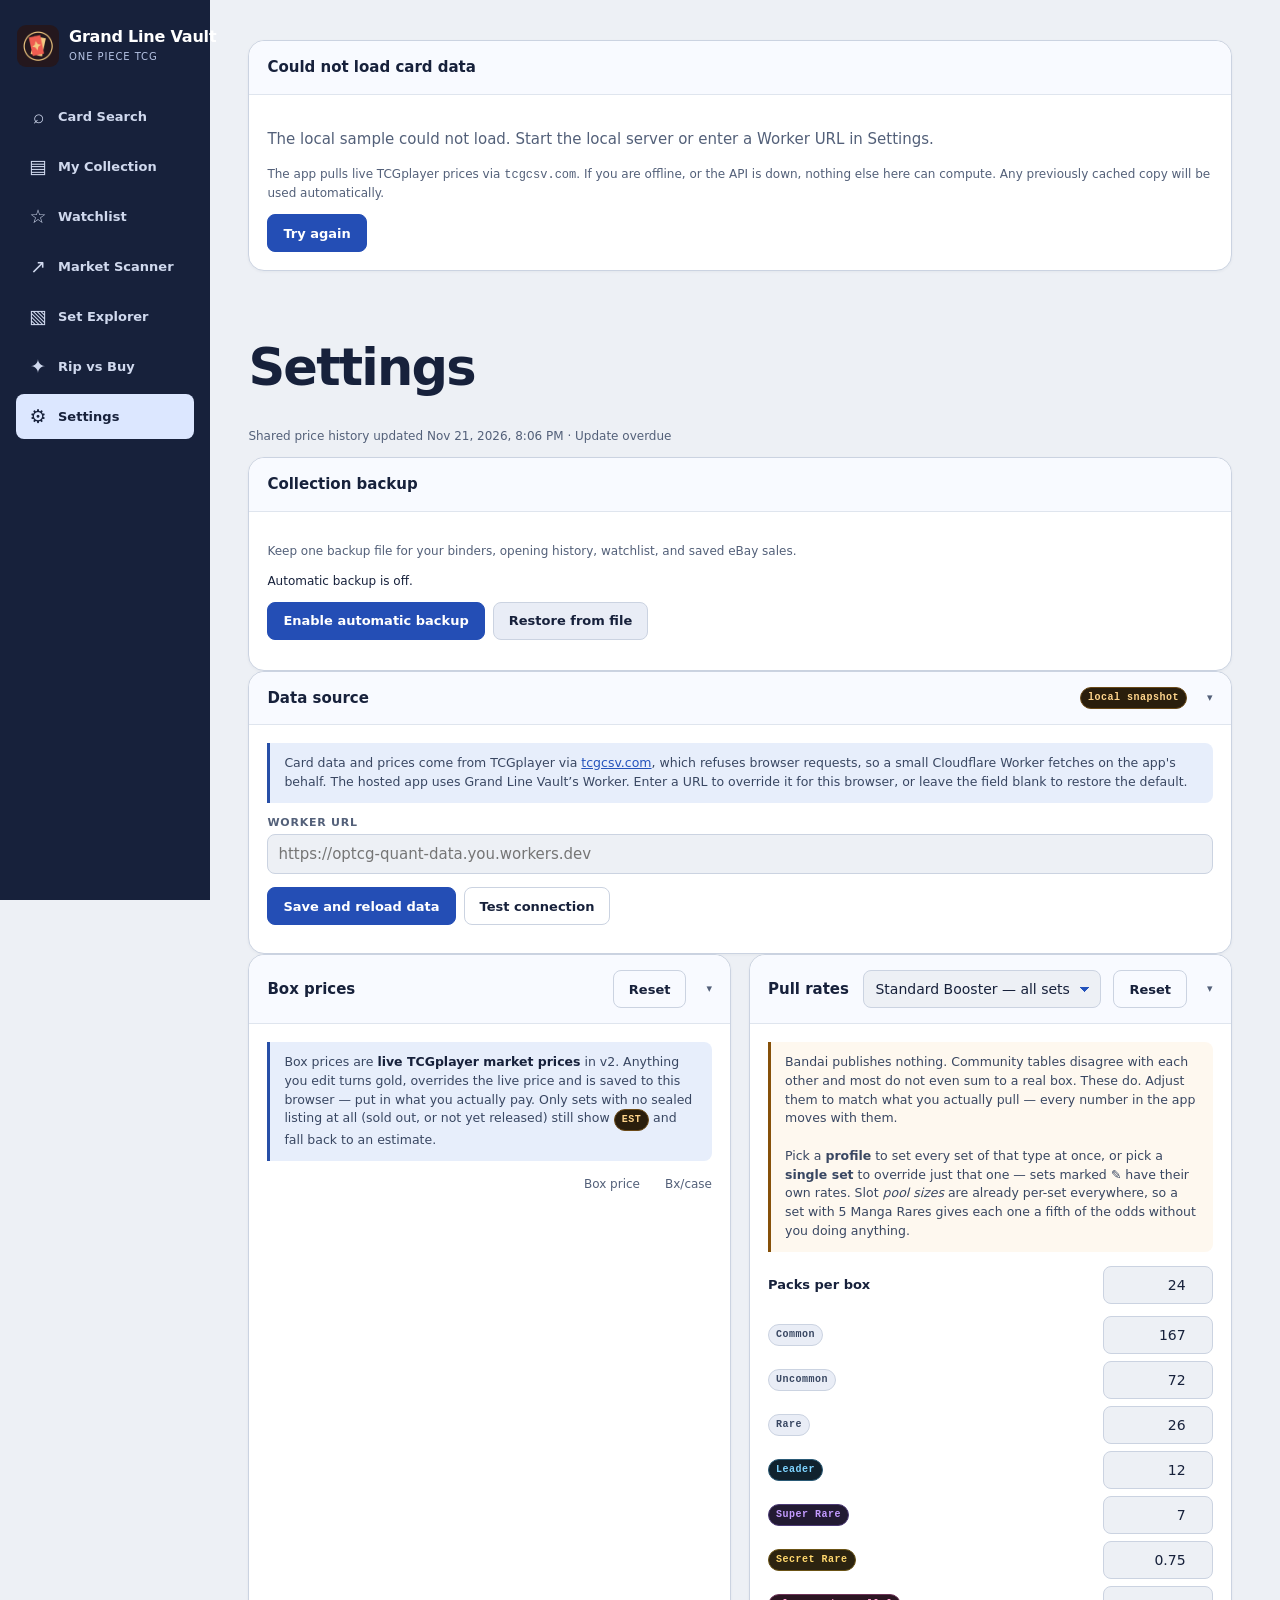
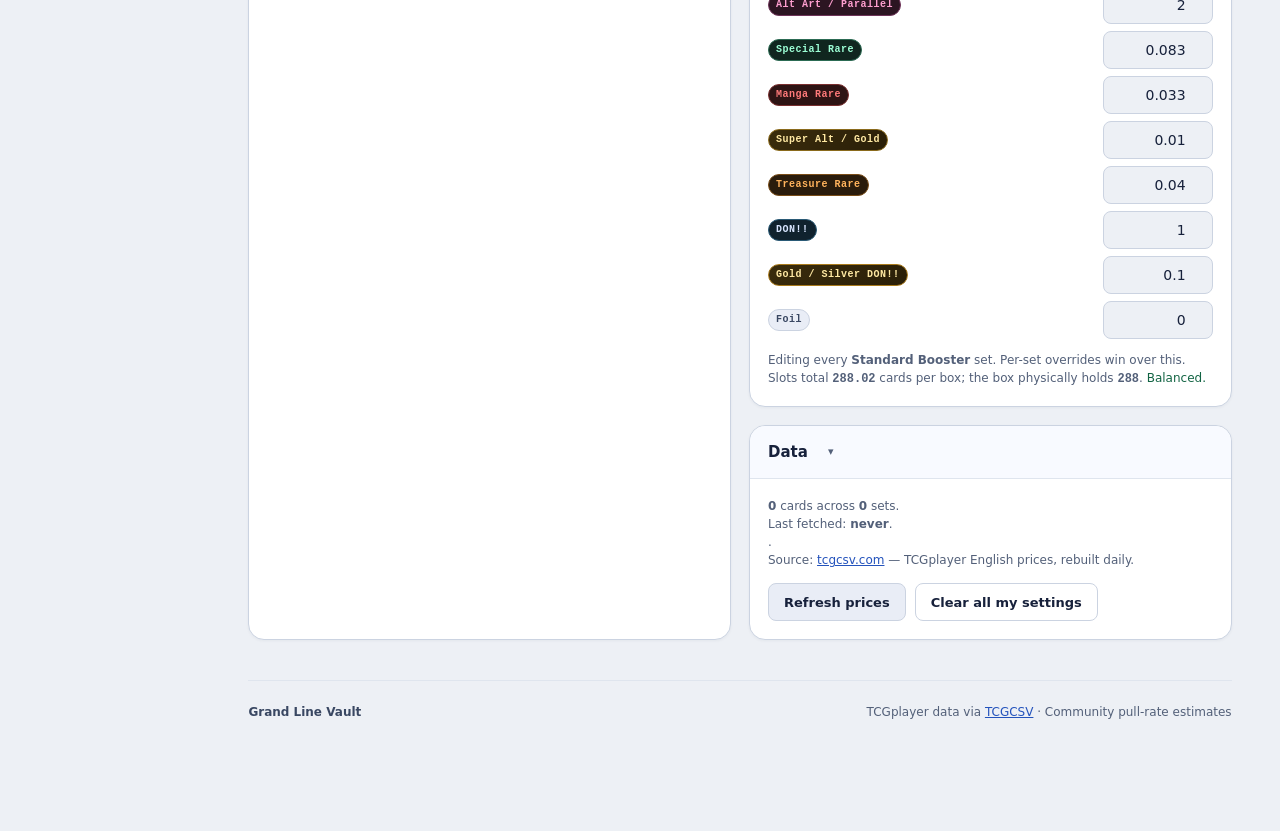
==== index.html @ 481fc703 "Fix automatic capture timing on slower phones and expose camera status" ====
<!DOCTYPE html>
<!--
  OPTCG QUANT — One Piece TCG rip-or-buy analytics

  The full version log lives in CHANGELOG.md, next to this file and NOT in the
  repo. It was 841 lines of comment in front of 448 lines of markup, and none
  of it was ever sent anywhere useful — a browser downloads it on every cold
  load and does nothing with it.

  Read CHANGELOG.md before changing anything non-obvious here. A fair number of
  the odd-looking decisions in this app are scars, and it explains them.
-->
















<html lang="en">
<head>
<meta charset="utf-8">
<meta name="viewport" content="width=device-width, initial-scale=1, viewport-fit=cover">
<title>Grand Line Vault — One Piece TCG</title>

<link rel="manifest" href="manifest.json?v=3.1.0">
<meta name="theme-color" content="#17213b">
<meta name="mobile-web-app-capable" content="yes">
<meta name="apple-mobile-web-app-capable" content="yes">
<meta name="apple-mobile-web-app-status-bar-style" content="black-translucent">
<meta name="apple-mobile-web-app-title" content="Grand Line Vault">
<link rel="apple-touch-icon" href="icons/vault-192.png">
<link rel="icon" type="image/png" sizes="192x192" href="icons/vault-192.png">

<link rel="stylesheet" href="styles.css?v=3.7.10">
</head>
<body>

<header class="top">
  <div class="top-in">
    <button type="button" class="brand" id="brand-home" aria-label="Grand Line Vault home">
      <img class="brand-mark" src="icons/vault-192.png" width="44" height="44" alt="">
      <span class="brand-txt">
        <strong>Grand Line Vault</strong>
        <span>One Piece TCG</span>
      </span>
    </button>
    <button class="nav-toggle" id="nav-toggle" type="button" aria-controls="tabs" aria-expanded="false">Menu <span aria-hidden="true">☰</span></button>

    <nav class="tabs" id="tabs" role="tablist" aria-label="Grand Line Vault">
      <button role="tab" id="tab-catalog" aria-controls="view-catalog" data-tab="catalog" aria-selected="true"><i aria-hidden="true">⌕</i>Card Search</button>
      <button role="tab" id="tab-collection" aria-controls="view-collection" data-tab="collection" aria-selected="false"><i aria-hidden="true">▤</i>My Collection</button>
      <button role="tab" id="tab-watchlist" aria-controls="view-watchlist" data-tab="watchlist" aria-selected="false"><i aria-hidden="true">☆</i>Watchlist<span id="watch-tab-count"></span></button>
      <button role="tab" id="tab-signals" aria-controls="view-signals" data-tab="signals" aria-selected="false"><i aria-hidden="true">↗</i>Market Scanner</button>
      <button role="tab" id="tab-sets" aria-controls="view-sets" data-tab="sets" aria-selected="false"><i aria-hidden="true">▧</i>Set Explorer</button>
      <button role="tab" id="tab-rip" aria-controls="view-rip" data-tab="rip" aria-selected="false"><i aria-hidden="true">✦</i>Rip vs Buy</button>
      <button role="tab" id="tab-settings" aria-controls="view-settings" data-tab="settings" aria-selected="false"><i aria-hidden="true">⚙</i>Settings</button>
    </nav>

    <div class="sync-chip" id="backup-chip" title="Collection backup"></div>
  </div>
</header>

<div class="wrap">

  <!-- boot / loading -->
  <div id="boot" class="loader">
    <div class="spin"></div>
    <div>
      <div id="boot-msg">Loading the One Piece card database…</div>
      <div class="small muted" style="margin-top:6px">TCGplayer prices via TCGCSV</div>
    </div>
  </div>

  <div id="boot-error" class="hidden" style="padding:40px 0">
    <div class="panel">
      <div class="panel-h"><h2>Could not load card data</h2></div>
      <div class="panel-b">
        <p id="boot-error-msg" class="muted"></p>
        <p class="small muted">The app pulls live TCGplayer prices via <code>tcgcsv.com</code>. If you are offline, or the
           API is down, nothing else here can compute. Any previously cached copy will be used automatically.</p>
        <button class="btn primary" id="retry">Try again</button>
      </div>
    </div>
  </div>

  <main id="app" class="hidden">
    <div id="render-error" class="hidden"></div>

    <section class="view catalog" id="view-catalog" role="tabpanel" data-view="catalog" aria-labelledby="tab-catalog">
      <div class="catalog-banner">
        <div class="catalog-intro">
          <h1 id="catalog-title">Explore the<br><em>card catalog.</em></h1>
          <div class="catalog-search-actions">
            <label class="catalog-search">
              <span class="visually-hidden">Search by name, number, or card text</span>
              <input id="catalog-query" type="search" placeholder="Name or number" autocomplete="off" spellcheck="false">
            </label>
            <button class="btn scan-launch" id="scan-open" type="button">Scan Card</button>
          </div>
        </div>
        <div class="featured-cards" id="featured-cards" aria-label="Featured cards"></div>
      </div>
      <div class="catalog-browser">
      <details class="catalog-filters" open>
        <summary>Filters <span id="catalog-filter-count"></span></summary>
        <div class="catalog-filter-grid">
          <label class="fld"><span>Set</span><select id="catalog-set"></select></label>
          <label class="fld"><span>Rarity / variant</span><select id="catalog-rarity"></select></label>
          <label class="fld"><span>Card type</span><select id="catalog-type"></select></label>
          <label class="fld"><span>Color</span><select id="catalog-color"></select></label>
          <button class="btn" id="catalog-clear" type="button" hidden>Clear filters</button>
        </div>
      </details>
      <div class="catalog-results">
      <div class="catalog-toolbar">
        <div><h2 id="catalog-results-title">Browse cards</h2><p id="catalog-count" role="status"></p></div>
        <select id="catalog-sort" aria-label="Sort cards">
          <option value="match">Best match</option>
          <option value="price-high">Highest price</option>
          <option value="price-low">Lowest price</option>
          <option value="name">Card name</option>
        </select>
      </div>
      <div class="small muted catalog-freshness" id="catalog-date"></div>
      <div class="catalog-grid" id="catalog-grid" aria-labelledby="catalog-results-title"></div>
      <button class="btn catalog-more" id="catalog-more" type="button" hidden>Show more cards</button>
      </div>
      </div>
    </section>

    <dialog class="catalog-dialog" id="scan-dialog" aria-labelledby="scan-title">
      <header class="scan-header">
        <h2 id="scan-title">Scan Card</h2>
        <button class="btn dialog-close" id="scan-close" type="button" aria-label="Close scanner" autofocus><span aria-hidden="true">×</span></button>
      </header>
      <div class="scan-content">
        <p class="scan-quality" id="scan-quality" role="status" aria-live="polite" hidden>Starting camera preview…</p>
        <div class="scan-viewfinder" id="scan-viewfinder" hidden>
          <video id="scan-video" autoplay playsinline muted aria-label="Camera preview"></video>
          <span class="scan-guide" id="scan-guide" aria-hidden="true" hidden></span>
        </div>
        <div id="scan-entry">
          <p class="small muted scan-privacy">Photos are scanned on your device and discarded.</p>
          <p id="scan-status" class="small" role="status" tabindex="-1"></p>
          <form id="scan-lookup" class="scan-lookup">
            <label class="fld"><span>Card number</span><input id="scan-number" type="text" placeholder="OP01-120" autocomplete="off" autocapitalize="characters" enterkeyhint="search" spellcheck="false" required></label>
            <button class="btn" type="submit">Find matches</button>
          </form>
          <label class="scan-star"><input type="checkbox" id="scan-star"> Show starred printings first</label>
          <div id="scan-results" class="catalog-grid" aria-label="Matching printings"></div>
        </div>
      </div>
      <div class="scan-footer">
        <div class="scan-actions" id="scan-options">
          <label class="btn scan-pick">Choose photo<input id="scan-file" type="file" accept="image/*" class="visually-hidden"></label>
          <button class="btn primary" id="scan-camera" type="button">Use camera</button>
        </div>
        <div class="scan-actions" id="scan-controls" hidden>
          <label class="scan-auto"><input id="scan-auto" type="checkbox" checked> Auto capture</label>
          <button class="btn ghost" id="scan-cancel-camera" type="button">Cancel camera</button>
          <button class="btn primary" id="scan-capture" type="button" disabled>Scan card</button>
        </div>
      </div>
    </dialog>
    <dialog class="catalog-dialog" id="catalog-dialog" aria-labelledby="catalog-card-title">
      <div class="catalog-dialog-top">
        <button class="btn dialog-close" id="catalog-close" type="button" aria-label="Close card details" autofocus><span aria-hidden="true">×</span></button>
      </div>
      <div class="card-workspace">
      <div id="catalog-preview"></div>
      <div class="card-workspace-content">
      <div id="catalog-card"></div>
      <section id="catalog-prices" aria-label="Current TCGplayer prices"></section>
      <form id="catalog-add">
        <label class="fld"><span>Binder</span><select id="catalog-binder" required></select></label>
        <label class="fld"><span>Quantity</span><input id="catalog-quantity" type="number" value="1" min="1" max="9999" step="1" required></label>
        <label class="fld" id="catalog-finish-field" hidden><span>Finish</span><select id="catalog-finish"></select></label>
        <button class="btn primary" type="submit">Add to Collection</button>
      </form>
      <p class="small muted" id="catalog-ownership" role="status"></p>
      <div class="segmented" id="card-sections" role="group" aria-label="Card details">
        <button type="button" data-card-section="market" aria-label="Prices and market analysis" aria-pressed="true">Prices</button>
        <button type="button" data-card-section="gameplay" aria-pressed="false">Gameplay</button>
        <button type="button" data-card-section="watch" aria-label="Price targets" aria-pressed="false">Targets</button>
        <button type="button" data-card-section="comps" aria-label="eBay sold comparisons" aria-pressed="false">eBay</button>
      </div>
      <div data-card-pane="market">
      <section class="price-history" id="catalog-market" aria-label="Card market analysis"></section>
      <section class="price-history" id="catalog-history" aria-label="Card price history"></section>
      <p id="catalog-comp-evidence" class="small muted"></p>
      </div>
      <section id="catalog-gameplay" data-card-pane="gameplay" aria-label="Gameplay" hidden></section>
      <div data-card-pane="watch" hidden>
      <details class="price-history watch-editor" id="watch-editor" hidden>
        <summary id="watch-editor-title">Set price targets</summary>
        <p class="small muted" id="watch-printing"></p>
        <form id="watch-form">
          <div class="watch-fields">
            <label class="fld"><span>Buy max ($)</span><input name="buy" type="number" min="0.01" max="1000000" step="0.01"></label>
            <label class="fld"><span>Sell net min ($)</span><input name="sell" type="number" min="0.01" max="1000000" step="0.01"></label>
            <label class="fld"><span>Shipping ($)</span><input name="shipping" type="number" min="0" max="1000000" step="0.01"></label>
          </div>
          <p class="small muted">Buy targets use the lowest listing before shipping and tax. Sell targets estimate proceeds at Market Price after TCGplayer fees and your shipping cost.</p>
          <button class="btn small" type="submit">Save targets</button>
          <button class="btn ghost small" type="button" id="watch-remove" hidden>Remove from Watchlist</button>
        </form>
        <p class="small" role="status" id="watch-editor-status"></p>
      </details>
      </div>
      <div data-card-pane="comps" hidden>
      <section class="price-history" id="catalog-comps" aria-labelledby="comps-title" hidden>
        <div class="history-toolbar">
          <h3 id="comps-title">eBay sold comps</h3>
          <a class="btn small" id="comps-search" target="_blank" rel="noopener noreferrer">Search sold listings ↗</a>
        </div>
        <p id="comps-printing" class="small muted"></p>
        <label class="fld comps-group"><span>Compare sales for</span><select id="comps-group"></select></label>
        <dl class="market-evidence" id="comps-summary"></dl>
        <details id="comps-entry" class="market-rules">
          <summary>Log a sale</summary>
          <p class="small muted">Confirm the artwork, printing, and condition for one English card. Use the actual sale price in USD plus shipping, before tax. For accepted offers, check the price in <a href="https://www.ebay.com/help/selling/selling-tools/terapeak-research-and-SEO?id=4853" target="_blank" rel="noopener noreferrer">eBay Product Research</a>.</p>
          <form id="comps-add">
            <div class="comps-fields">
              <label class="fld"><span>Sold date</span><input name="sold" type="date" required></label>
              <label class="fld"><span>Sale price ($)</span><input name="price" type="number" min="0.01" max="1000000" step="0.01" required></label>
              <label class="fld"><span>Shipping ($)</span><input name="shipping" type="number" min="0" max="1000000" step="0.01" required></label>
              <label class="fld"><span>Condition</span><select name="condition" required></select></label>
              <label class="fld" hidden><span>Grader</span><select name="grader" disabled></select></label>
              <label class="fld" hidden><span>Grade</span><input name="grade" type="number" min="1" max="10" step="0.5" disabled></label>
              <label class="fld comps-url"><span>eBay listing URL (optional)</span><input name="listing" type="url" placeholder="https://www.ebay.com/itm/…"></label>
            </div>
            <button class="btn small" type="submit">Save sale</button>
          </form>
        </details>
        <p id="comps-status" class="small" role="status"></p>
        <ul id="comps-sales" class="comps-sales"></ul>
      </section>
      </div>
      </div>
      </div>
    </dialog>
    <dialog class="artwork-dialog" id="artwork-dialog" aria-labelledby="artwork-title" aria-describedby="artwork-number artwork-help">
      <header class="artwork-header">
        <div><h2 id="artwork-title"></h2><p id="artwork-number"></p></div>
        <button class="btn dialog-close" id="artwork-close" type="button" aria-label="Close enlarged artwork" autofocus><span aria-hidden="true">×</span></button>
      </header>
      <div class="artwork-viewport" id="artwork-viewport" tabindex="0" aria-label="Card artwork. Scroll to inspect when zoomed.">
        <div class="artwork-surface"><img id="artwork-image" alt="" hidden></div>
        <p class="artwork-status" id="artwork-status" role="status">Loading artwork…</p>
      </div>
      <footer class="artwork-footer">
        <div class="artwork-zoom" role="group" aria-label="Artwork zoom">
          <button class="btn" id="artwork-zoom-out" type="button" aria-label="Zoom out" disabled>−</button>
          <button class="btn" id="artwork-fit" type="button" disabled>Fit</button>
          <output id="artwork-zoom-level" aria-live="polite">Fit</output>
          <button class="btn" id="artwork-zoom-in" type="button" aria-label="Zoom in" disabled>+</button>
        </div>
        <p id="artwork-help">Zoom to inspect; swipe or scroll to move around.</p>
      </footer>
    </dialog>
    <dialog class="catalog-dialog" id="set-analysis-dialog" aria-labelledby="set-analysis-title">
      <div class="catalog-dialog-top">
        <h2 id="set-analysis-title"></h2>
        <button class="btn dialog-close" id="set-analysis-close" type="button" aria-label="Close set analysis" autofocus><span aria-hidden="true">×</span></button>
      </div>
      <label class="fld" id="set-box-picker"><span>Booster box printing</span><select id="set-box-product"></select></label>
      <div id="set-analysis-body"></div>
      <section class="price-history" id="set-analysis-chart" aria-label="Booster box price history"></section>
    </dialog>
    <dialog class="catalog-dialog" id="sealed-history-dialog" aria-labelledby="sealed-history-title">
      <div class="catalog-dialog-top">
        <h2 id="sealed-history-title"></h2>
        <button class="btn dialog-close" id="sealed-history-close" type="button" aria-label="Close price history" autofocus><span aria-hidden="true">×</span></button>
      </div>
      <section class="price-history" id="sealed-history-chart" aria-label="Sealed price history"></section>
    </dialog>

    <!-- ================================================== RIP vs BUY ==== -->
    <section class="view hidden" id="view-rip" role="tabpanel" data-view="rip" aria-labelledby="tab-rip">
      <div class="catalog-head"><h1>Rip vs Buy</h1></div>
      <div class="grid g-side">

        <div class="panel">
          <div class="panel-h hide-mobile"><h2>Pick your chase</h2></div>
          <div class="panel-b">
            <label class="fld">
              <span>Set</span>
              <select id="rip-set"></select>
            </label>
            <label class="fld">
              <span>Search card</span>
              <input type="search" id="rip-search" placeholder="Shanks, Zoro, OP01-120…" autocomplete="off">
            </label>
            <div class="grid g-2 filter-2up" style="gap:10px">
              <label class="fld" style="margin-bottom:13px">
                <span>Rarity</span>
                <select id="rip-rarity"></select>
              </label>
              <label class="fld" style="margin-bottom:13px">
                <span>Colour</span>
                <select id="rip-color"></select>
              </label>
            </div>
            <div id="rip-thin"></div>
            <div class="fld">
              <span>Chase card <b id="rip-count" class="mono" style="color:var(--ink-3);font-weight:600"></b></span>
              <div id="rip-grid" class="cardgrid"></div>
              <div id="rip-more" style="margin-top:8px"></div>
            </div>

          </div>
        </div>

        <!-- One grid cell, two stacked panels. `.grid.g-side` defines exactly
             two columns, so a third direct child wraps onto a second row and
             lands in the 360px sidebar column — which is what crushed the card
             view to 52px when the sealed panel was added as a sibling. -->
        <div>
          <!-- Card first: it is what you came here for. Sealed/box economics
               sit underneath as supporting context, not above the answer. -->
          <div id="rip-out"><div class="panel"><div class="panel-b muted">Pick a card to run the numbers.</div></div></div>
          <div id="sealed-out"></div>
        </div>
      </div>
    </section>

    <!-- ================================================== COLLECTION ==== -->
    <section class="view collection-view hidden" id="view-collection" role="tabpanel" data-view="collection" aria-labelledby="tab-collection">
      <div class="catalog-head collection-heading">
        <h1 id="collection-title">My Collection</h1>
        <button class="btn primary" type="button" id="col-search-catalog">Find cards</button>
      </div>
      <div id="mig-report"></div>
      <div id="stranded-report"></div>
      <div class="collection-overview">
      <div id="col-stats" class="collection-stats"></div>
      <section class="panel collection-history" aria-label="Collection history">
        <div class="panel-b">
          <div id="col-history"></div>
          <p class="small muted" id="col-history-coverage" role="status"></p>
        </div>
      </section>
      </div>

      <div class="collection-workspace">
        <div>
          <div class="panel" style="margin-bottom:18px">
            <div class="panel-h">
              <h2>Binders</h2>
              <button class="btn ghost small" id="col-new" style="margin-left:auto">+ New</button>
            </div>
            <div class="panel-b" id="col-list"></div>
          </div>
        </div>

        <div>
          <div class="panel" id="binder-holdings" style="margin-bottom:18px">
            <div class="panel-h"><h2 id="col-title" tabindex="-1">Cards</h2>
              <span class="small muted" style="margin-left:auto" id="col-sub"></span></div>
            <p class="small muted" id="col-price-source"></p>
            <div class="collection-tools">
              <input id="col-query" type="search" aria-label="Search this binder" placeholder="Search this binder" autocomplete="off">
              <select id="col-sort" aria-label="Sort binder holdings">
                <option value="value">Total value</option>
                <option value="name">Card name</option>
                <option value="qty">Quantity</option>
              </select>
              <button class="btn small" id="col-sell" type="button" aria-pressed="false">Review for sale</button>
              <span class="small muted" id="col-signal-status" role="status"></span>
            </div>
            <div class="segmented collection-mode" id="collection-mode" role="group" aria-label="Binder view">
              <button type="button" data-binder-mode="gallery" aria-pressed="true">Gallery</button>
              <button type="button" data-binder-mode="table" aria-pressed="false">Edit holdings</button>
            </div>
            <div class="binder-gallery" id="binder-gallery"></div>
            <div class="tbl-scroll" id="binder-table" hidden>
              <table class="tbl" id="col-tbl">
                <thead><tr>
                  <th>Card</th><th>Set</th><th>State</th>
                  <th class="num">Qty</th><th class="num">Each</th><th class="num">Paid ea.</th>
                  <th class="num">Value</th><th></th>
                </tr></thead>
                <tbody></tbody>
              </table>
            </div>
          </div>

          <details class="panel collection-add">
            <summary>Quick add <span class="small muted" id="add-target"></span></summary>
            <div class="panel-b">
              <div class="grid g-2">
                <label class="fld"><span>Set</span><select id="add-set"></select></label>
                <label class="fld"><span>Minimum value</span>
                  <select id="add-min">
                    <option value="0">Everything</option>
                    <option value="1" selected>$1+</option>
                    <option value="3">$3+</option>
                    <option value="10">$10+</option>
                  </select></label>
              </div>
              <label class="fld"><span>Search</span>
                <input type="search" id="add-search" placeholder="Shanks, OP01-120…" autocomplete="off"></label>
              <p class="small muted">Tap a card to add it. Tap it again to remove one copy.</p>
              <div id="add-grid" class="cardgrid"></div>
            </div>
          </details>
        </div>
      </div>

      <!-- Occasional, and tall. Collapsed on a phone by default. -->
      <div class="panel" data-collapse="score" data-collapse-mobile style="margin-top:18px">
        <div class="panel-h"><h2>Has ripping paid?</h2>
          <span class="small muted" style="margin-left:auto" id="score-sub"></span></div>
        <div class="panel-b">
          <div class="grid g-4" style="gap:10px;align-items:end;margin-bottom:12px">
            <label class="fld" style="margin:0"><span>Set opened</span><select id="op-set"></select></label>
            <label class="fld" style="margin:0"><span>Boxes</span>
              <input type="number" id="op-boxes" min="1" step="1" value="1"></label>
            <!-- The hint rides on the LABEL line, not under the input. Below it,
                 it made this cell taller than its siblings, and the row is
                 align-items:end — so this input sat higher than the others. -->
            <label class="fld" style="margin:0"><span>Total paid
                <span class="muted" id="op-cost-hint" style="text-transform:none;letter-spacing:0"></span></span>
              <input type="number" id="op-cost" min="0" step="1" placeholder="150"></label>
            <button class="btn primary" id="op-add">Log opening</button>
          </div>
          <div id="score-body"></div>
        </div>
      </div>

    </section>

    <!-- ================================================ SET EXPLORER ==== -->
    <section class="view hidden" id="view-sets" role="tabpanel" data-view="sets" aria-labelledby="tab-sets">
      <div class="catalog-head"><h1>Set Explorer</h1></div>
      <div class="panel" style="margin-bottom:18px">
        <div class="panel-h">
          <h2>Booster sets</h2>
          <span class="small muted" style="margin-left:auto" id="sets-sub"></span>
        </div>
        <div class="panel-b small">
          Select a sealed call for box analysis or a set name for Rip vs Buy.
          The sealed call starts with the lowest-listed box in the catalog. Box price and return use your opening-model settings.
          <span id="sets-analysis-status" role="status"></span>
          <button class="btn small" id="sets-analysis-retry" type="button" hidden>Retry analysis</button>
          <label class="fld sets-sort-mobile"><span>Sort sets</span><select id="sets-sort"></select></label>
        </div>
        <div class="tbl-scroll">
          <table class="tbl" id="sets-tbl">
            <thead>
              <tr>
                <th class="sortable" data-sort="name">Set</th>
                <th>Sealed call</th>
                <th class="sortable num" data-sort="box">Box price</th>
                <th class="sortable num" data-sort="case_" title="TCGplayer market price for a sealed case. Blank when no case is listed.">Case</th>
                <th class="sortable num" data-sort="evBox">EV / box</th>
                <th class="sortable num" data-sort="evPack">EV / pack</th>
                <th class="sortable num" data-sort="roi">Return</th>
                <th class="sortable num" data-sort="conc">Top-5 share</th>
                <th class="sortable num" data-sort="best">Biggest hit</th>
                <th class="sortable num" data-sort="over5">Singles &ge;$5</th>
                <th class="num">Cards</th>
              </tr>
            </thead>
            <tbody></tbody>
          </table>
        </div>
      </div>
      <div class="note warn small" style="margin-bottom:14px">
        Rows marked <span class="tag est">?</span> are Extra and Premium Boosters, whose per-pack rarity
        structure Bandai has never published. Their box and pack counts are confirmed; the rarity split is
        inferred from each set's own card pool, so read those returns as rough.
      </div>
      <div class="note warn small">
        <strong>Return</strong> is expected sealed value against box price, before you sell anything.
        It is an average across infinite boxes — not what your box will do. A set can show +30%
        and still brick nine boxes out of ten if <strong>Top-5 share</strong> is high.
      </div>
    </section>

    <section class="view hidden market-scanner" id="view-signals" role="tabpanel" data-view="signals" aria-labelledby="tab-signals">
      <h1 id="sig-title">Market Scanner</h1>
      <div class="scanner-filters">
        <label class="fld"><span>Scope</span><select id="sig-scope">
          <option value="all">All Cards</option><option value="owned">My Collection</option>
        </select></label>
        <label class="fld"><span>Call</span><select id="sig-call">
          <option value="">All signals</option><option value="Buy Now">Buy candidate</option><option value="Sell Now">Review for sale</option>
          <option value="Hold">Hold</option><option value="Insufficient data">No clear signal</option>
        </select></label>
        <label class="fld"><span>Search</span><input type="search" id="sig-search" placeholder="Name or card number"></label>
        <label class="fld"><span>Set</span><select id="sig-set"><option value="">All sets</option></select></label>
        <label class="fld"><span>Rarity / variant</span><select id="sig-rarity"><option value="">All rarities</option></select></label>
        <label class="fld"><span>Minimum market price ($)</span><input id="sig-min" type="number" min="0" step="0.01" placeholder="0"></label>
        <label class="fld"><span>Maximum market price ($)</span><input id="sig-max" type="number" min="0" step="0.01" placeholder="Any"></label>
      </div>
      <div class="scanner-toolbar">
        <p id="sig-status" class="small muted" role="status"></p>
        <button id="sig-retry" class="btn" type="button" hidden>Scan again</button>
      </div>
      <div id="sig-counts" class="scanner-counts"></div>
      <div id="sig-results" class="scanner-results"></div>
      <button id="sig-more" class="btn" type="button" hidden>Show more cards</button>
      <details class="market-rules scanner-tracking">
        <summary>Forward signal performance</summary>
        <p class="small muted">The daily job records the flags before outcomes are known. It compares them with unflagged cards of similar price and the same card type on the same date.</p>
        <p class="small muted">Modeled returns assume a purchase at the lowest listing and a sale at Market Price, with standard TCGplayer seller fees and $5 seller shipping. Acquisition shipping and buyer tax are excluded. Repeated printings and overlapping dates can affect the results.</p>
        <div id="sig-tracking" class="small muted"></div>
      </details>
    </section>

    <!-- ==================================================== SETTINGS ==== -->
    <section class="view hidden market-scanner" id="view-watchlist" role="tabpanel" data-view="watchlist" aria-labelledby="tab-watchlist">
      <div class="catalog-head">
        <h1 id="watch-title">Watchlist</h1>
        <button class="btn primary" type="button" id="watch-search">Find cards</button>
      </div>
      <p id="watch-status" class="small muted" role="status"></p>
      <div id="watch-results" class="scanner-results"></div>
    </section>

    <section class="view hidden" id="view-settings" role="tabpanel" data-view="settings" aria-labelledby="tab-settings">
      <div class="catalog-head"><h1>Settings</h1></div>
      <p id="shared-history-update" class="small muted" role="status"></p>
      <section class="panel" aria-labelledby="backup-title">
        <div class="panel-h"><h2 id="backup-title">Collection backup</h2></div>
        <div class="panel-b">
          <p class="small muted">Keep one backup file for your binders, opening history, watchlist, and saved eBay sales.</p>
          <p id="backup-status" class="small" role="status">Checking automatic backup…</p>
          <p id="backup-last" class="small muted" hidden></p>
          <div class="backup-actions">
            <button class="btn primary" id="backup-connect" type="button" hidden>Enable automatic backup</button>
            <button class="btn primary" id="backup-reconnect" type="button" hidden>Reconnect backup</button>
            <button class="btn" id="backup-download" type="button" hidden>Download backup</button>
            <button class="btn" id="backup-restore" type="button">Restore from file</button>
            <input id="backup-file" type="file" accept=".json,application/json" hidden>
          </div>
          <div id="backup-preview" class="note" hidden>
            <p id="backup-preview-text" class="small"></p>
            <div class="backup-actions">
              <button class="btn primary" id="backup-apply" type="button">Replace collection</button>
              <button class="btn ghost" id="backup-cancel" type="button">Cancel</button>
            </div>
          </div>
          <p id="backup-restore-status" class="small" role="status"></p>
        </div>
      </section>
      <div class="panel" data-collapse="datasource" data-collapse-mobile>
        <div class="panel-h"><h2>Data source</h2>
          <span class="small muted" style="margin-left:auto" id="src-state"></span>
        </div>
        <div class="panel-b">
          <div class="note small" style="margin-bottom:14px">
            Card data and prices come from TCGplayer via
            <a href="https://tcgcsv.com/" target="_blank" rel="noopener">tcgcsv.com</a>, which
            refuses browser requests, so a small Cloudflare Worker fetches on the app's behalf.
            The hosted app uses Grand Line Vault’s Worker. Enter a URL to override
            it for this browser, or leave the field blank to restore the default.
          </div>
          <label class="fld">
            <span>Worker URL</span>
            <input type="url" id="data-url" placeholder="https://optcg-quant-data.you.workers.dev"
                   autocomplete="off" spellcheck="false">
          </label>
          <div style="display:flex;gap:8px;flex-wrap:wrap;margin-top:10px">
            <button class="btn primary" id="data-save">Save and reload data</button>
            <button class="btn ghost" id="data-test">Test connection</button>
          </div>
          <div class="small" id="data-msg" style="margin-top:10px"></div>
        </div>
      </div>

      <div class="grid g-2">
        <div class="panel" data-collapse="boxprices" data-collapse-mobile>
          <div class="panel-h">
            <h2>Box prices</h2>
            <button class="btn ghost small" id="reset-boxes" style="margin-left:auto">Reset</button>
          </div>
          <div class="panel-b">
            <div class="note small" style="margin-bottom:14px">
              Box prices are <strong>live TCGplayer market prices</strong> in v2. Anything you
              edit turns gold, overrides the live price and is saved to this browser — put in
              what you actually pay. Only sets with no sealed listing at all (sold out, or not
              yet released) still show <span class="tag est">EST</span> and fall back to an estimate.
            </div>
            <div style="display:flex;gap:10px;align-items:center;margin-bottom:6px">
              <span style="flex:1"></span>
              <span class="small muted" style="width:110px;text-align:right">Box price</span>
              <span class="small muted" style="width:62px;text-align:right" title="Boxes per case">Bx/case</span>
            </div>
            <div id="box-editor"></div>
          </div>
        </div>

        <div>
          <div class="panel" data-collapse="pullrates" data-collapse-mobile style="margin-bottom:18px">
            <div class="panel-h">
              <h2>Pull rates</h2>
              <select id="pr-profile" style="width:auto;margin-left:auto"></select>
              <button class="btn ghost small" id="reset-rates">Reset</button>
            </div>
            <div class="panel-b">
              <div class="note warn small" style="margin-bottom:14px">
                Bandai publishes nothing. Community tables disagree with each other and most
                do not even sum to a real box. These do. Adjust them to match what you actually pull —
                every number in the app moves with them.<br><br>
                Pick a <b>profile</b> to set every set of that type at once, or pick a <b>single set</b>
                to override just that one — sets marked <b>✎</b> have their own rates. Slot
                <em>pool sizes</em> are already per-set everywhere, so a set with 5 Manga Rares
                gives each one a fifth of the odds without you doing anything.
              </div>
              <div id="rate-editor"></div>
              <div id="rate-sum" class="small muted" style="margin-top:12px"></div>
            </div>
          </div>

          <div class="panel" data-collapse="data" data-collapse-mobile>
            <div class="panel-h"><h2>Data</h2></div>
            <div class="panel-b">
              <div id="data-info" class="small muted" style="margin-bottom:14px"></div>
              <div style="display:flex;gap:9px;flex-wrap:wrap">
                <button class="btn" id="refresh-data">Refresh prices</button>
                <button class="btn ghost" id="clear-all">Clear all my settings</button>
              </div>
            </div>
          </div>
        </div>
      </div>

    </section>

  </main>

  <footer class="foot">
    <strong>Grand Line Vault</strong>
    <span>TCGplayer data via <a href="https://tcgcsv.com/" target="_blank" rel="noopener">TCGCSV</a> · Community pull-rate estimates</span>
  </footer>
</div>

<div id="modal-root"></div>

<script>
/* Register the service worker — this is what makes the app installable and
   lets it run without a connection. Wrapped in a guard because file:// and
   plain http:// (other than localhost) do not allow service workers, and the
   app must keep working there. */
if ('serviceWorker' in navigator) {
  window.addEventListener('load', function () {
    navigator.serviceWorker.register('sw.js').catch(function (err) {
      console.warn('[optcg-quant] service worker not registered:', err.message);
    });
  });
}
</script>
<script src="data.js?v=3.7.6"></script>
<script src="engine.js?v=2.13.0"></script>
<script src="collection.js?v=3.7.5"></script>
<script src="source.js?v=3.7.6"></script>
<script src="price-history.js?v=3.7.2"></script>
<script src="market-analysis.js?v=3.7.0"></script>
<script src="card-scan.js?v=3.7.10"></script>
<script src="backup.js?v=3.5.0"></script>
<script src="app.js?v=3.7.10"></script>
</body>
</html>
---- styles.css ----
/* ============================================================================
   GRAND LINE VAULT — styles.css
   ========================================================================== */

:root {
  color-scheme: dark;
  --bg:        #121012;
  --bg-2:      #191619;
  --panel:     #211c20;
  --panel-2:   #2d2529;
  --line:      #44363b;
  --line-soft: #33282e;

  --ink:       #fff5eb;
  --ink-2:     #ddc9c3;
  --ink-3:     #b9a6a3;

  --brass:     #f5cc83;
  --brass-2:   #ac7349;
  --sea:       #ff9b89;
  --sea-2:     #b65750;
  --primary:   #ef5d51;
  --primary-hover: #ff7768;

  --up:        #35d08a;
  --down:      #ff5f6d;
  --warn:      #f0a23c;

  --rip:       #35d08a;
  --buy:       #ff8b52;

  --r:   16px;
  --r-s: 8px;
  --shadow: 0 10px 30px rgba(0,0,0,.45);
  --mono: ui-monospace, "SF Mono", "JetBrains Mono", Consolas, monospace;
  --sans: "Inter", -apple-system, BlinkMacSystemFont, "Segoe UI", system-ui, sans-serif;
  --display: "Barlow Condensed", "Bahnschrift Condensed", "Arial Narrow", var(--sans);
}

* { box-sizing: border-box; }

html {
  /* Tabs differ in height, so some scroll and some do not. Without a reserved
     gutter the viewport gains/loses ~15px every time you cross between them and
     the entire layout jumps sideways. Measured: 1920 -> 1905 clientWidth, with
     the header sliding 7px. `stable` reserves it always; overflow-y:scroll is
     the fallback for browsers without scrollbar-gutter. */
  scrollbar-gutter: stable;
  overflow-y: scroll;
}
html, body {
  margin: 0; padding: 0;
  background: var(--bg);
  color: var(--ink);
  font-family: var(--sans);
  font-size: 15px;
  line-height: 1.5;
  -webkit-font-smoothing: antialiased;
}
/* Keeps the footer from leaping up the screen on a short tab. */
main#app { min-height: calc(100vh - 210px); }

body {
  min-height: 100vh;
}

a { color: var(--sea); }

/* Card catalog */
.catalog { --catalog-accent: var(--brass); padding-top: 24px; }
.catalog-head, .catalog-toolbar {
  display: flex; align-items: baseline; justify-content: space-between; flex-wrap: wrap; gap: 8px 16px;
}
.catalog-head h1 { margin: 0 0 12px; font-size: clamp(25px, 4vw, 36px); letter-spacing: -.04em; }
.collection-view { padding-top: 24px; }
.collection-stats {
  display: grid; grid-template-columns: 1.35fr repeat(3, minmax(0, 1fr));
  gap: 12px; margin: 14px 0 12px;
}
.collection-stats .stat { min-width: 0; overflow-wrap: anywhere; }
.collection-stats .stat.hero { background: linear-gradient(145deg, #4b2427, var(--panel)); }
.collection-stats .collection-up .v { color: var(--up); }
.collection-stats .collection-down .v { color: var(--down); }
.collection-history { margin-bottom: 20px; }
.collection-history .history-chart:not([hidden]) { height: clamp(155px, 23vw, 235px); }
#col-history-coverage { margin: 10px 0 0; }
#col-history-coverage:empty, #col-signal-status:empty { display: none; }
.collection-tools {
  display: flex; flex-wrap: wrap; align-items: center; gap: 8px 12px;
  padding: 12px; border-bottom: 1px solid var(--line); font-size: 13px;
}
#col-query { flex: 1 1 160px; min-width: 0; }
.collection-tools select { width: auto; }
#col-sort { flex: 0 0 122px; width: 122px; }
.collection-heading { align-items: center; margin-bottom: 16px; }
.collection-heading h1 { margin: 0; }
#col-price-source { margin: 10px 12px 0; }
#col-sell[aria-pressed="true"] { border-color: var(--brass); color: var(--brass); }
.collection-card-link {
  border: 0; padding: 0; background: transparent; color: var(--ink);
  font: inherit; font-weight: 650; text-align: left; cursor: pointer;
}
.collection-card-link:hover { color: var(--sea); text-decoration: underline; }
.collection-card-sell { margin-top: 4px; cursor: pointer; background: transparent; }
.collection-card-sell[hidden] { display: none; }
.collection-add summary { padding: 12px 16px; cursor: pointer; font-weight: 650; }
.collection-add #add-target { margin-left: 6px; font-weight: 400; }
@media (max-width: 760px) {
  .collection-stats { grid-template-columns: repeat(2, minmax(0, 1fr)); }
  .collection-stats .stat { padding: 11px; }
  .collection-stats .stat .v { font-size: clamp(18px, 5vw, 26px); }
}
.catalog-search { display: block; color: var(--ink-2); }
.catalog-search input {
  display: block; width: 100%; margin-top: 6px; padding: 13px 16px; font-size: 16px;
}
.catalog-filters {
  margin-top: 10px; background: var(--bg-2); border: 1px solid var(--line); border-radius: var(--r);
}
.catalog-filters summary { cursor: pointer; padding: 10px 14px; font-weight: 600; }
.catalog-filter-grid {
  display: grid; grid-template-columns: repeat(4, minmax(0, 1fr)) auto;
  gap: 10px; align-items: end; padding: 0 14px 14px;
}
.catalog-filter-grid label.fld, #catalog-add label.fld { margin: 0; }
.catalog-filter-grid select, #catalog-add select, #catalog-add input { width: 100%; min-width: 0; }
.catalog-toolbar { margin: 14px 0 10px; color: var(--ink-2); font-size: 13px; }
.catalog-toolbar p { margin: 0; }
.catalog-toolbar select { margin-left: 5px; }
.catalog-grid { display: grid; grid-template-columns: repeat(auto-fill, minmax(145px, 1fr)); gap: 14px; }
.catalog-tile {
  display: flex; flex-direction: column; min-width: 0; padding: 8px; text-align: left;
  background: var(--panel); color: var(--ink); border: 1px solid var(--line);
  border-radius: var(--r); cursor: pointer; font: inherit;
}
.catalog-tile:hover, .catalog-tile:focus-visible {
  background: var(--panel-2); border-color: var(--catalog-accent);
}
.catalog-art {
  display: block; width: 100%; aspect-ratio: 63 / 88; border-radius: 6px;
  overflow: hidden; background: var(--bg-2); object-fit: contain;
}
.catalog-art img, .catalog-art .noart { width: 100%; height: 100%; object-fit: contain; }
.catalog-tile-body { display: grid; gap: 3px; padding: 7px 2px 2px; }
.catalog-tile-body strong { font-size: 13px; line-height: 1.3; overflow-wrap: anywhere; }
.catalog-tile-meta { color: var(--ink-2); font-size: 11px; }
.catalog-tile-price { font-size: 14px; font-weight: 700; color: var(--catalog-accent); }
.catalog-more:not([hidden]) { display: block; margin: 20px auto 0; }
.catalog-dialog {
  width: min(640px, calc(100% - 20px)); max-height: calc(100dvh - 20px); padding: 16px;
  background: var(--panel); color: var(--ink); border: 1px solid var(--line);
  border-radius: var(--r); box-shadow: var(--shadow);
}
.catalog-dialog::backdrop { background: rgba(3, 7, 16, .8); }
.catalog-dialog-top { display: flex; justify-content: flex-end; margin-bottom: 12px; }
.catalog-quotes { display: flex; flex-wrap: wrap; gap: 5px 16px; margin: 12px 0 8px; }
.catalog-quotes dt { font-size: 12px; color: var(--ink-2); }
.catalog-quotes dd { margin: 0; font-size: 18px; font-weight: 700; }
#catalog-add {
  display: grid; grid-template-columns: minmax(0, 1fr) 80px auto; align-items: end;
  gap: 10px; border-top: 1px solid var(--line); margin-top: 16px; padding-top: 12px;
}
#catalog-add:has(#catalog-finish-field:not([hidden])) {
  grid-template-columns: minmax(0, 1fr) 80px minmax(86px, auto) auto;
}
#catalog-ownership { margin: 9px 0 0; }
#catalog-gameplay { margin-top: 16px; }
.card-effect { white-space: pre-line; }
.gameplay-links { display: flex; flex-wrap: wrap; gap: 8px 16px; padding: 0; list-style: none; }
.price-history { border-top: 1px solid var(--line); margin-top: 14px; padding-top: 12px; }
.history-toolbar { display: flex; flex-wrap: wrap; gap: 8px; align-items: center; }
.history-toolbar h3 { margin: 0 auto 0 0; font-size: 15px; }
.history-toolbar label { font-size: 13px; }
.history-chart:not([hidden]) { display: block; width: 100%; height: 140px; touch-action: pan-y pinch-zoom; cursor: crosshair; }
.history-dates:not([hidden]) { display: flex; justify-content: space-between; gap: 10px; }
.history-stats { margin-top: 8px; color: var(--ink-2); }
.history-point { margin-top: 6px; color: var(--brass); }
.market-call { padding: 3px 9px; border: 1px solid currentColor; border-radius: 5px; color: var(--ink-2); font-size: 13px; }
.market-call[data-call="Buy Now"] { color: var(--up); }
.market-call[data-call="Sell Now"] { color: var(--warn); }
.market-call[data-call="Buy"] { color: var(--up); }
.market-call[data-call="Watch"] { color: var(--warn); }
.market-call[data-call="Pass"] { color: var(--down); }
#set-box-product { max-width: 100%; }
.market-evidence { display: grid; grid-template-columns: repeat(2, minmax(0, 1fr)); gap: 8px 14px; }
.market-evidence dt { color: var(--ink-2); font-size: 12px; }
.market-evidence dd { margin: 0; font-weight: 650; font-size: 14px; }
.market-evidence input { width: 100%; min-width: 0; }
.market-rules { border-top: 1px solid var(--line); padding: 8px 0; }
.market-rules summary { cursor: pointer; }
.market-rules .market-evidence { margin-top: 8px; }
.comps-group { max-width: 230px; }
.comps-group select, .comps-fields input, .comps-fields select { min-width: 0; width: 100%; }
.comps-fields { display: grid; grid-template-columns: repeat(2, minmax(0, 1fr)); gap: 8px 12px; margin-bottom: 10px; }
.comps-fields .fld { margin: 0; }
.comps-fields .fld[hidden], #comps-status:empty, .comps-sales:empty { display: none; }
.comps-url { grid-column: 1 / -1; }
.comps-sales { padding: 0; list-style: none; }
.comps-sales li {
  display: flex; align-items: center; flex-wrap: wrap; gap: 5px 10px;
  padding: 7px 0; border-top: 1px solid var(--line);
}
.comps-sales li > button { margin-left: auto; }
.watch-editor summary { cursor: pointer; font-weight: 650; }
.watch-fields { display: grid; grid-template-columns: repeat(auto-fit, minmax(min(145px, 100%), 1fr)); gap: 10px; }
.watch-fields .fld { margin: 0; display: grid; align-content: end; min-width: 0; }
.watch-fields input { width: 100%; min-width: 0; }
#watch-editor-status:empty { display: none; }
.watch-card { overflow-wrap: anywhere; }
.watch-card h2 { margin: 0; font-size: 15px; }
.watch-card p { margin: 5px 0; }
.watch-card [data-hit] { color: var(--up); font-weight: 650; }
#watch-tab-count { color: var(--up); }
.market-scanner { padding-top: 22px; }
.market-scanner h1 { margin: 0 0 14px; font-size: clamp(25px, 4vw, 36px); letter-spacing: -.04em; }
.scanner-filters, .scanner-results {
  display: grid; grid-template-columns: repeat(auto-fit, minmax(min(200px, 100%), 1fr)); gap: 10px;
}
.scanner-filters .fld { margin: 0; }
.scanner-filters select, .scanner-filters input { width: 100%; min-width: 0; }
.scanner-toolbar, .scanner-counts, .scanner-card-top {
  display: flex; justify-content: space-between; align-items: center; flex-wrap: wrap; gap: 8px;
}
.scanner-counts { justify-content: flex-start; margin-bottom: 12px; }
.scanner-counts button[aria-pressed="true"] { background: var(--panel-2); border-color: currentColor; }
.scanner-results { grid-template-columns: repeat(auto-fill, minmax(min(275px, 100%), 1fr)); }
.scanner-card {
  display: grid; gap: 6px; text-align: left; font: inherit; color: var(--ink);
  background: var(--panel); border: 1px solid var(--line); border-radius: var(--r);
  padding: 12px; cursor: pointer; overflow-wrap: anywhere;
}
.scanner-card:hover, .scanner-card:focus-visible { border-color: var(--sea); background: var(--panel-2); }
.scanner-card .market-call { width: fit-content; }
.scanner-condition { color: var(--ink-2); }
.scanner-condition strong { color: var(--ink); }
.scanner-tracking, #sig-more { margin-top: 14px; }
@media (max-width: 620px) {
  .catalog { padding-top: 14px; }
  .catalog-grid { grid-template-columns: repeat(auto-fill, minmax(100px, 1fr)); gap: 8px; }
  .catalog-tile { padding: 5px; }
  .catalog-filter-grid { grid-template-columns: repeat(2, minmax(0, 1fr)); }
  #catalog-add, #catalog-add:has(#catalog-finish-field:not([hidden])) {
    grid-template-columns: minmax(0, 1fr) 80px;
  }
  #catalog-finish-field { grid-column: 1 / -1; }
  #catalog-add button { grid-column: 1 / -1; }
}

/* ------------------------------------------------------------ scrollbars -- */
* { scrollbar-width: thin; scrollbar-color: var(--line) transparent; }
::-webkit-scrollbar { width: 11px; height: 11px; }
::-webkit-scrollbar-track { background: var(--bg-2); }
::-webkit-scrollbar-thumb {
  background: var(--line); border-radius: 8px;
  /* Border in the track colour insets the thumb so it reads as a slim pill. */
  border: 2px solid var(--bg-2); background-clip: padding-box;
}
::-webkit-scrollbar-thumb:hover { background: var(--sea-2); background-clip: padding-box; }
::-webkit-scrollbar-thumb:active { background: var(--sea); background-clip: padding-box; }
::-webkit-scrollbar-corner { background: var(--bg-2); }
/* Panels sit on a lighter surface, so their tracks should too. */
.tbl-scroll::-webkit-scrollbar-track, .cardgrid::-webkit-scrollbar-track { background: var(--panel); }
.tbl-scroll::-webkit-scrollbar-thumb, .cardgrid::-webkit-scrollbar-thumb { border-color: var(--panel); }

/* ------------------------------------------------------- missing artwork -- */
.noart {
  display: flex; align-items: center; justify-content: center;
  aspect-ratio: 63 / 88; border-radius: 4px;
  background: repeating-linear-gradient(45deg, var(--panel-2), var(--panel-2) 6px, var(--bg-2) 6px, var(--bg-2) 12px);
  border: 1px dashed var(--line); color: var(--ink-3);
  font: 600 9px/1.4 var(--mono); text-align: center; padding: 4px;
}
.cardhero .noart { width: 248px; height: 346px; flex: none; border-radius: 11px; font-size: 12px; }
.cardcell .noart { width: 34px; height: 47px; flex: none; font-size: 0; }
.lb-fig .noart { width: min(92vw, 400px); border-radius: 14px; font-size: 14px; }

/* ---------------------------------------------------------------- layout -- */
.wrap { max-width: 1400px; margin: 0 auto; padding: 0 22px 90px; }

header.top {
  position: sticky; top: 0; z-index: 40;
  background: rgba(7,11,20,.86);
  backdrop-filter: blur(14px);
  border-bottom: 1px solid var(--line-soft);
}
.top-in {
  max-width: 1400px; margin: 0 auto; padding: 14px 22px;
  display: flex; align-items: center; gap: 20px; flex-wrap: wrap;
}

.brand { display: flex; align-items: center; gap: 11px; margin-right: auto; }
.brand-mark {
  width: 34px; height: 34px; border-radius: 9px; flex: none;
  background: linear-gradient(145deg, var(--brass), var(--brass-2));
  display: grid; place-items: center;
  font-weight: 800; font-size: 16px; color: #14100a;
  box-shadow: 0 4px 14px rgba(224,168,56,.3);
}
.brand-txt strong { display: block; font-size: 16px; letter-spacing: -.2px; }
/* NOTE ON `>` THROUGHOUT THIS FILE
   Descendant selectors that end in a bare tag AND set display:block are a trap:
   anything later nested inside inherits the rule and drops onto its own
   full-width line. That has already happened twice here — the binder lock icon
   and, in a different form, the rarity chip. Every such rule is scoped to a
   DIRECT child so nesting stays safe. */
.brand-txt > span { display: block; font-size: 11px; color: var(--ink-3); letter-spacing: .09em; text-transform: uppercase; }

nav.tabs { display: flex; gap: 3px; background: var(--bg-2); padding: 4px; border-radius: var(--r); border: 1px solid var(--line-soft); }
nav.tabs button {
  border: 0; background: transparent; color: var(--ink-2);
  /* Primary navigation, so it gets a real touch target. */
  padding: 10px 15px; min-height: 36px; border-radius: var(--r-s); cursor: pointer;
  font: 600 13px/1 var(--sans); white-space: nowrap; transition: .14s;
}
nav.tabs button:hover { color: var(--ink); background: var(--panel); }
nav.tabs button[aria-selected="true"] { background: var(--sea); color: #04121d; }

/* .region-pick removed — the JP/CN/KR selector went in 1.1.0 and the styles
   outlived it by fifteen versions. */

/* ----------------------------------------------------------------- panel -- */
.panel {
  background: linear-gradient(180deg, var(--panel), var(--bg-2));
  border: 1px solid var(--line); border-radius: var(--r);
  box-shadow: var(--shadow);
}
.panel-h {
  padding: 15px 18px; border-bottom: 1px solid var(--line-soft);
  display: flex; align-items: center; gap: 12px; flex-wrap: wrap;
}
.panel-h h2 { margin: 0; font-size: 14px; letter-spacing: .05em; text-transform: uppercase; color: var(--ink-2); }
.panel-b { padding: 18px; }

/* ----------------------------------------------------------- collapsing -- */
.panel-h.collapsible { cursor: pointer; user-select: none; }
.panel-h.collapsible:hover h2 { color: var(--ink); }
.panel-h.collapsible::after {
  content: '▾'; margin-left: 8px; color: var(--ink-3); font-size: 11px;
  transition: transform .15s; flex: none; order: 99;
}
.panel.collapsed .panel-h.collapsible::after { transform: rotate(-90deg); }
.panel.collapsed .panel-h { border-bottom: 0; }
.panel.collapsed > .panel-b,
.panel.collapsed > .tbl-scroll { display: none; }
.panel-h.collapsible:focus-visible { outline: 2px solid var(--sea); outline-offset: -2px; }

.grid { display: grid; gap: 18px; }
.g-2 { grid-template-columns: repeat(2, minmax(0,1fr)); }
.g-3 { grid-template-columns: repeat(3, minmax(0,1fr)); }
.g-4 { grid-template-columns: repeat(4, minmax(0,1fr)); }
.g-side { grid-template-columns: minmax(0,360px) minmax(0,1fr); align-items: start; }

/* The sidebar is short and the column beside it is tall, so everything below
   the binder list was dead space — a third of the screen showing nothing while
   you scrolled a long table next to it. Sticking it to the top puts that area
   to work: the binders, their values and the trade rate stay in view while you
   read the cards they contain, which is exactly when you want them.

   Capped to the viewport with its own scroll, so a long binder list can never
   grow taller than the screen and strand its own bottom. */
@media (min-width: 861px) {
  .g-side > :first-child {
    position: sticky;
    top: 78px;                       /* clears the sticky header */
    max-height: calc(100vh - 96px);
    overflow-y: auto;
    scrollbar-gutter: stable;
  }
}

/* ------------------------------------------------------------------ bits -- */
.muted { color: var(--ink-3); }
.small { font-size: 12px; }
.mono  { font-family: var(--mono); }
.up   { color: var(--up); }
.down { color: var(--down); }
.nowrap { white-space: nowrap; }

.tag {
  display: inline-block; padding: 2px 7px; border-radius: 999px;
  font: 700 10px/1.6 var(--mono); letter-spacing: .05em;
  border: 1px solid var(--line); color: var(--ink-2); background: var(--panel-2);
}
.tag.slot-SEC   { color: #ffd76e; border-color: #6b5416; background: #2c2310; }
.tag.slot-SR    { color: #c39bff; border-color: #4c3a76; background: #221a33; }
.tag.slot-L     { color: #7fd4ff; border-color: #2a5a76; background: #10222e; }
.tag.slot-ALT   { color: #ff9fd0; border-color: #6e3358; background: #2c1522; }
.tag.slot-MANGA { color: #ff7a7a; border-color: #7a2f2f; background: #2e1414; }
.tag.slot-SP    { color: #9dffd6; border-color: #2c6b53; background: #10261f; }
.tag.slot-TR    { color: #ffb35c; border-color: #7a4d18; background: #2a1c0c; }
.tag.slot-ULTRA { color: #ffe9a3; border-color: #8a6a1c; background: linear-gradient(135deg,#3a2c0c,#2a1f08); }
.tag.slot-DON     { color: #9ec5e8; border-color: #2a5a76; background: #10222e; }
.tag.slot-DONGOLD { color: #ffe9a3; border-color: #a97a1c; background: linear-gradient(135deg,#3a2c0c,#2a1f08); }
.tag.est { color: var(--warn); border-color: #6b4a18; background: #2a1e0c; }

.badge-state { font: 700 10px/1.6 var(--mono); padding: 2px 8px; border-radius: 999px; letter-spacing: .06em; }
/* Nothing listed below the sold average. Deliberately NOT green — it is not a
   buy, it means you cannot buy near market. */
.st-DRY     { background: #2a1e0c; color: var(--warn); border: 1px solid #6b4a18; }
/* The only listings are multiples of market: a placeholder, not a price. */
.st-NOFLOOR { background: #1b2436; color: var(--ink-3); border: 1px dashed var(--line); }
.st-TIGHT   { background: #10301f; color: #4fe3a0; border: 1px solid #2a6b4a; }
.st-FIRMING { background: #13291b; color: #8fd67a; border: 1px solid #3a6b2a; }
.st-NORMAL  { background: #1b2436; color: var(--ink-2); border: 1px solid var(--line); }
.st-SOFT    { background: #302315; color: #f0b25c; border: 1px solid #6b4c1e; }
.st-LOOSE   { background: #331717; color: #ff8080; border: 1px solid #6b2a2a; }

/* A card TCGplayer has no sold average for. Shown as "no price" rather than
   $0.00, because those are opposite claims: one says nobody has traded it
   recently, the other says it is worthless — and it is usually the rarest
   cards in a set that carry no price. */
.pp.nopx { color: var(--ink-3); font-style: italic; font-weight: 600; }

/* A real <button> carrying the row's primary action.

   Clickable <tr> elements were mouse-only: no tabindex, no role, no keyboard
   activation, and nothing for a screen reader to announce. Promoting the first
   cell's content to a button fixes all of that for free — Tab reaches it,
   Enter/Space fire it, and it announces with the card or set name.

   Styled to look exactly like the text it replaced, so nothing shifts. */
.rowlink {
  background: none; border: 0; padding: 0; margin: 0;
  font: inherit; color: inherit; text-align: left; cursor: pointer;
  display: block; width: 100%;
}
.rowlink:hover b { color: var(--sea); }
.rowlink:focus-visible { outline: 2px solid var(--sea); outline-offset: 2px; border-radius: 4px; }
.rowlink .cardcell { display: flex; align-items: center; gap: 10px; min-width: 0; }

/* Focus ring for the card grid, which is now a listbox. */
.pick:focus-visible { outline: 2px solid var(--sea); outline-offset: 2px; }

/* The REASON behind a call, as visible text.

   This used to live only in a title= tooltip, which is the single worst place
   for it: tooltips never appear on touch, so on a phone the entire
   justification for every call was invisible to everyone, disability or not.
   Screen readers announce title inconsistently too.

   Shown as real text, clamped so a long sentence cannot stretch the column. */
td.why { flex-direction: column; align-items: flex-end; gap: 4px; }
.whytxt {
  display: block; max-width: 34ch; text-align: right;
  color: var(--ink-3); font-size: 11px; line-height: 1.45;
  font-weight: 400; letter-spacing: 0; text-transform: none;
}

/* ------------------------------------------------------------- controls -- */
label.fld { display: block; margin-bottom: 13px; }
label.fld > span {
  display: block; font: 600 11px/1 var(--sans); letter-spacing: .07em;
  text-transform: uppercase; color: var(--ink-3); margin-bottom: 6px;
}
select, input[type="text"], input[type="number"], input[type="search"] {
  width: 100%; padding: 9px 11px;
  background: var(--bg); color: var(--ink);
  border: 1px solid var(--line); border-radius: var(--r-s);
  font: 14px/1.3 var(--sans); outline: 0; transition: border-color .14s;
  /* A <select> ignores the line-height from the font shorthand and lays out at
     `normal`, which makes it 41px against an input's 38px. In a row of
     controls that is a visibly taller box; fixing the height makes every
     control in a form line up regardless of which element it is. */
  height: 38px; box-sizing: border-box;
}
select:focus, input:focus { border-color: var(--sea); }
input[type="range"] { width: 100%; accent-color: var(--sea); }

button.btn {
  padding: 9px 15px; min-height: 38px; border-radius: var(--r-s); cursor: pointer;
  border: 1px solid var(--line); background: var(--panel-2); color: var(--ink);
  font: 600 13px/1 var(--sans); transition: .14s;
}
button.btn:focus-visible, select:focus-visible, input:focus-visible {
  outline: 2px solid var(--sea); outline-offset: 2px;
}
button.btn:hover { border-color: var(--sea); color: #fff; }
button.btn.primary { background: var(--sea); border-color: var(--sea); color: #04121d; }
/* Mid-scan the primary action becomes "stop", so it must not still read as go. */
button.btn.scanning { background: var(--warn); border-color: var(--warn); color: #221704; }
button.btn.scanning:hover { background: #f5b455; }
button.btn.primary:hover { background: #58b0e4; }
button.btn.ghost { background: transparent; }
button.btn:disabled { opacity: .45; cursor: not-allowed; }

/* ------------------------------------------------------------------ stat -- */
.stat { padding: 15px 16px; background: var(--bg-2); border: 1px solid var(--line-soft); border-radius: var(--r); }
.stat .k { font: 600 10px/1 var(--sans); letter-spacing: .1em; text-transform: uppercase; color: var(--ink-3); }
.stat .v { font: 700 26px/1.15 var(--mono); margin-top: 8px; letter-spacing: -.5px; }
.stat .s { font-size: 11.5px; color: var(--ink-3); margin-top: 5px; }
.stat.hero { background: linear-gradient(160deg, var(--panel-2), var(--bg-2)); border-color: var(--line); }

/* ---------------------------------------------------------------- verdict -- */
.verdict { border-radius: var(--r); padding: 22px; border: 1px solid; text-align: center; }
.verdict.RIP { background: linear-gradient(160deg, rgba(53,208,138,.14), rgba(53,208,138,.03)); border-color: #2a6b4a; }
.verdict.BUY { background: linear-gradient(160deg, rgba(255,139,82,.14), rgba(255,139,82,.03)); border-color: #7a4527; }
.verdict.TRIVIAL { background: linear-gradient(160deg, rgba(157,174,205,.10), rgba(157,174,205,.02)); border-color: var(--line); }
.verdict.TRIVIAL .big { color: var(--ink-2); }
.verdict.COINFLIP { background: linear-gradient(160deg, rgba(224,168,56,.13), rgba(224,168,56,.03)); border-color: #6b5416; }
.verdict.COINFLIP .big { color: var(--brass); }
.verdict .lbl { font: 600 10px/1 var(--sans); letter-spacing: .16em; text-transform: uppercase; color: var(--ink-3); }
.verdict .big { font: 800 40px/1.05 var(--sans); letter-spacing: -1px; margin: 9px 0 6px; }
.verdict.RIP .big { color: var(--rip); }
.verdict.BUY .big { color: var(--buy); }
.verdict .sub { font-size: 13px; color: var(--ink-2); }

/* ------------------------------------------------------------ collection -- */
.sync-chip { display: flex; align-items: center; gap: 7px; font: 600 11px/1 var(--sans); color: var(--ink-3); }
.sync-dot { width: 8px; height: 8px; border-radius: 50%; background: var(--ink-3); flex: none; }
.sync-dot.on   { background: var(--up); box-shadow: 0 0 8px rgba(53,208,138,.6); }
.sync-dot.busy { background: var(--sea); animation: pulse 1s ease-in-out infinite; }
.sync-dot.err  { background: var(--down); }
.backup-actions { display: flex; flex-wrap: wrap; gap: 8px; }
#backup-preview { margin-top: 12px; }
@keyframes pulse { 50% { opacity: .3; } }

.binder {
  display: flex; align-items: center; gap: 10px; width: 100%;
  padding: 11px 13px; margin-bottom: 8px; cursor: pointer; text-align: left;
  background: var(--bg-2); border: 1px solid var(--line-soft);
  border-radius: var(--r-s); color: var(--ink); transition: .14s;
}
.binder:hover { border-color: var(--sea); }
.binder[aria-pressed="true"] { border-color: var(--sea); background: var(--panel-2); }
#col-title:focus { outline-offset: 3px; }
.binder .bn { flex: 1; min-width: 0; }
.binder .bn > b { display: block; font-size: 13.5px; }
/* Direct child only. This used to be `.bn span`, which also caught the lock
   icon nested inside the name — it inherited display:block and dropped onto
   its own full-width line underneath instead of sitting beside the name. */
.binder .bn > span { display: block; font-size: 11px; color: var(--ink-3); }
.binder .bn .lockicon {
  display: inline-block; margin-left: 5px; vertical-align: baseline;
  font-size: 10px; opacity: .55; line-height: 1;
}
.binder .bv { font: 700 13px/1 var(--mono); color: var(--brass); white-space: nowrap; }

.cardgrid {
  display: grid; gap: 10px; overflow-y: auto; padding: 2px;
  /* 108px keeps "$1,234" and a "★SEC" chip on one row without wrapping. */
  grid-template-columns: repeat(auto-fill, minmax(108px, 1fr));
  /* Height is set in JS to an exact multiple of the row height. A fixed 460px
     cut the third row in half, which read as broken rather than scrollable. */
}
.cardgrid.rows-set { scrollbar-gutter: stable; }
.pick {
  cursor: pointer; border: 1px solid var(--line-soft); border-radius: 8px;
  background: var(--bg-2); padding: 6px; transition: .14s; text-align: center;
  position: relative;
}
.pick:hover { border-color: var(--brass); transform: translateY(-2px); }
.pick:focus-visible { outline: 2px solid var(--sea); outline-offset: 2px; }
.pick > img { width: 100%; aspect-ratio: 63 / 88; object-fit: cover; border-radius: 4px; display: block; }
.pick .pp { font: 700 11px/1.5 var(--mono); color: var(--brass); margin-top: 5px; }
.pick .pn { font-size: 10px; color: var(--ink-3); overflow: hidden; text-overflow: ellipsis; white-space: nowrap; }

/* In the current binder — tapping removes it. */
.pick.owned { border-color: var(--up); background: rgba(53,208,138,.07); }
.pick.owned::after { content: '✓ in binder'; display: block; font: 700 9px/1.6 var(--mono); color: var(--up); }
/* Owned, but filed somewhere else — tapping still adds it here. */
.pick.elsewhere { border-color: #3a5570; }
.pick.elsewhere::after { content: 'other binder'; display: block; font: 700 9px/1.6 var(--mono); color: var(--ink-3); }
/* Currently open on the card page. */
.pick.sel { border-color: var(--brass); background: rgba(224,168,56,.10); box-shadow: 0 0 0 1px var(--brass) inset; }

/* ---------------------------------------------------------- rarity chip --
   Bandai publishes no rarity colour codes — the letter is plain text in the
   card's bottom-right corner. What genuinely differs is the physical treatment,
   and that IS documented, so the colours below key to the real material:
     SEC    gold borders + heavy textured foil      -> gold
     SR/R   metallic border, rainbow when tilted    -> holo sweep
     MANGA  monochrome manga-panel art              -> greyscale
     GOLD / SILVER variants                         -> gold / silver
     C/UC   no foil at all                          -> flat grey
   The ★ is not decoration either: parallels and alt arts really do print a
   star above the rarity letter. Chip sits bottom-right on the art, where the
   real card carries it.                                                      */
/* Three columns — flexible, price, flexible — so the price sits on the tile's
   centre line while the chip owns the right edge and the two can never meet.
   Absolute positioning kept the price centred but took the chip out of flow,
   so on the narrower collection tiles (124px vs 149px) "$31.59" and "★SEC"
   collided. A grid track cannot overlap. */
.pmeta {
  display: grid; grid-template-columns: 1fr auto 1fr;
  align-items: center; column-gap: 3px; margin-top: 5px; min-height: 17px;
}
.pmeta .pp { grid-column: 2; margin-top: 0; }
.rchip {
  grid-column: 3; justify-self: end;
  padding: 0 4px; border-radius: 3px;
  font: 800 8.5px/1.7 var(--mono); letter-spacing: .02em;
  background: var(--panel-2); color: var(--ink-2); border: 1px solid var(--line);
  white-space: nowrap; max-width: 100%; overflow: hidden;
}
.rchip .star { margin-right: 1px; }
.rchip.r-C, .rchip.r-UC { color: #b9c6de; }
/* Promos are not pack-pullable, so they read deliberately flat. */
.rchip.r-PR { color: var(--ink-3); border-style: dashed; }
.rchip.r-L   { color: #7fd4ff; border-color: #2a5a76; }
.rchip.r-R   { color: #d7c2ff; border-color: #4c3a76;
               background: linear-gradient(115deg,#141a2ee6,#241a33e6); }
.rchip.r-SR  { color: #fff; border-color: #6b4a8a;
               background: linear-gradient(115deg,#2a1a3ae6,#1a2a3ae6 45%,#3a1a2ae6); }
.rchip.r-SEC { color: #14100a; border-color: #b7842a;
               background: linear-gradient(135deg,#f0c452,#c9902c); }
.rchip.r-TR  { color: #14100a; border-color: #b7842a;
               background: linear-gradient(135deg,#ffb35c,#e0842a); }
.rchip.r-SP  { color: #04121d; border-color: #2c6b53;
               background: linear-gradient(135deg,#7ef0c4,#35d08a); }
.rchip.r-MANGA { color: #12161f; border-color: #cfd6e2;
               background: linear-gradient(135deg,#f2f4f8,#b9c1cf); }
.rchip.r-GOLD  { color: #14100a; border-color: #d9a93a;
               background: linear-gradient(135deg,#ffe9a3,#d9a93a 55%,#a97a1c); }
.rchip.r-SILVER{ color: #12161f; border-color: #c8d2e0;
               background: linear-gradient(135deg,#ffffff,#c8d2e0 55%,#94a1b5); }
.rchip .star { color: #ffd76e; }
.rchip.r-SEC .star, .rchip.r-GOLD .star, .rchip.r-MANGA .star, .rchip.r-SILVER .star,
.rchip.r-SP .star, .rchip.r-TR .star { color: inherit; }

/* The source serves another card's file, or its "coming soon" graphic. Marked,
   not hidden — the card and its price are real, only the picture is not. */
.pick.badart > img { opacity: .72; }
.pick.badart::before {
  content: '⚠'; position: absolute; top: 4px; left: 4px; z-index: 2;
  width: 17px; height: 17px; border-radius: 4px; display: grid; place-items: center;
  background: #2a1e0ce6; color: var(--warn); font-size: 10px;
  border: 1px solid #6b4a18;
}
#hero-img.badart-img { outline: 2px solid #6b4a18; outline-offset: 2px; }

/* Said in words as well as in a tooltip — a phone has no hover. */
.artwarn {
  margin: 8px 0 12px; padding: 8px 10px; border-radius: 8px;
  background: #2a1e0c66; border: 1px solid #6b4a18;
  color: var(--warn); font-size: 12.5px; line-height: 1.5;
}
.artwarn::before { content: '⚠ '; }

.qtybadge {
  position: absolute; top: 3px; right: 3px; z-index: 2;
  min-width: 20px; padding: 1px 5px; border-radius: 999px;
  background: var(--up); color: #04121d;
  font: 800 10px/1.7 var(--mono); text-align: center;
}

/* Action calls. BUY is the only one that gets to shout. */
.call { font: 800 10px/1.6 var(--mono); padding: 3px 9px; border-radius: 999px; letter-spacing: .06em; white-space: nowrap; }
.call-BUY   { background: linear-gradient(135deg,#12402b,#0f3324); color: #4fe3a0; border: 1px solid #3f9c6d; box-shadow: 0 0 10px rgba(53,208,138,.25); }
.call-HOLD  { background: #10222e; color: #7fd4ff; border: 1px solid #2a5a76; }
.call-TRIM  { background: #331717; color: #ff8f8f; border: 1px solid #7a3030; }
.call-WATCH { background: #2a1e0c; color: var(--warn); border: 1px solid #6b4a18; }
.call-AVOID { background: #1b2436; color: var(--ink-3); border: 1px solid var(--line); }
.call-STALE { background: transparent; color: var(--ink-3); border: 1px dashed var(--line); }
tr.rowstale { opacity: .45; }

.grade-pill {
  font: 700 10px/1.6 var(--mono); padding: 2px 7px; border-radius: 999px;
  background: linear-gradient(135deg,#2b2410,#1d1809); color: var(--brass); border: 1px solid #6b5416;
}

/* -------------------------------------------------------------- advanced -- */
details.adv { margin-bottom: 18px; }
details.adv > summary {
  cursor: pointer; list-style: none; user-select: none;
  padding: 11px 15px; border: 1px dashed var(--line); border-radius: var(--r);
  color: var(--ink-2); font: 600 12.5px/1 var(--sans); transition: .14s;
}
details.adv > summary::-webkit-details-marker { display: none; }
details.adv > summary::before { content: '▸ '; color: var(--ink-3); }
details.adv[open] > summary::before { content: '▾ '; }
details.adv > summary:hover { border-color: var(--sea); color: var(--ink); }
details.adv[open] > summary { margin-bottom: 18px; border-style: solid; }

/* ----------------------------------------------------------------- table -- */
table.tbl { width: 100%; border-collapse: collapse; font-size: 13.5px; }
table.tbl th {
  text-align: left; padding: 9px 11px; position: sticky; top: 0; z-index: 2;
  font: 600 10.5px/1.3 var(--sans); letter-spacing: .08em; text-transform: uppercase;
  color: var(--ink-3); background: var(--bg-2); border-bottom: 1px solid var(--line);
  white-space: nowrap;
}
table.tbl th.sortable { cursor: pointer; user-select: none; }
table.tbl th.sortable:hover { color: var(--ink); }
table.tbl td { padding: 9px 11px; border-bottom: 1px solid var(--line-soft); vertical-align: middle; }
table.tbl tbody tr:hover { background: rgba(61,155,214,.06); }
table.tbl tbody tr.clickable { cursor: pointer; }
.num { text-align: right; font-family: var(--mono); white-space: nowrap; }
.tbl-scroll { overflow-x: auto; overflow-y: auto; max-height: 640px; }

/* Data tables need a floor or they squash instead of scrolling. Without this
   the eight-column collection table compressed to 53px columns on a phone —
   technically visible, completely unusable. With a min-width it keeps readable
   columns and scrolls sideways, which is the correct behaviour on a narrow
   screen. No effect on desktop, where they already exceed these widths. */
#col-tbl  { min-width: 860px; }
#sig-tbl  { min-width: 800px; }
#sets-tbl { min-width: 740px; }

/* ------------------------------------------------------------- card cell -- */
.cardcell { display: flex; align-items: center; gap: 10px; min-width: 0; }
.cardcell img {
  width: 34px; height: 47px; aspect-ratio: 63 / 88;
  object-fit: cover; border-radius: 4px; flex: none;
  background: var(--panel-2); border: 1px solid var(--line-soft);
}
.cardcell .nm { min-width: 0; }
.cardcell .nm > b { display: block; font-weight: 600; font-size: 13px; overflow: hidden; text-overflow: ellipsis; white-space: nowrap; }
.cardcell .nm > span { display: block; font: 11px/1.4 var(--mono); color: var(--ink-3); }

/* align-items must stay flex-start: the default `stretch` made the card image
   grow taller as the verdict box beside it changed height. A trading card has
   a fixed shape and should never be stretched to match a text panel. */
/* min-height pins the panel to the card image, so a short name and a long one
   produce the same box instead of the page resizing card to card. */
.cardhero { display: flex; gap: 22px; align-items: flex-start; min-height: 346px; }

/* Card names reach 83 characters ("When Two Men Are Fighting the Last Thing..."),
   which wrapped to three lines and dragged everything below it around. Clamped
   to two lines with the full name on hover. */
.cardtitle {
  margin: 0 0 4px; font-size: 22px; line-height: 1.2;
  min-height: 2.4em; display: -webkit-box; -webkit-line-clamp: 2;
  -webkit-box-orient: vertical; overflow: hidden;
}
/* The provenance note ("numbered OP09 · pulled from OP14 packs") only appears on
   reprints. Reserving its line always keeps every card the same height instead
   of the panel growing whenever you land on one. */
.setline { min-height: 44px; margin-bottom: 14px; }

/* Verdict copy varies in length; a floor stops the panel snapping between cards. */
.verdict { min-height: 132px; }
.cardhero img {
  width: 248px; height: 346px;        /* ~1.9x the original 132px */
  aspect-ratio: 63 / 88;              /* real One Piece card proportions */
  flex: none; object-fit: cover;
  border-radius: 11px; border: 1px solid var(--line); background: var(--panel-2);
  box-shadow: 0 8px 24px rgba(0,0,0,.4);
}

/* ------------------------------------------------------------------- bar -- */
.bar { height: 6px; border-radius: 3px; background: var(--line-soft); overflow: hidden; }
.bar > i { display: block; height: 100%; background: linear-gradient(90deg, var(--sea-2), var(--sea)); }
.bar.brass > i { background: linear-gradient(90deg, var(--brass-2), var(--brass)); }

/* -------------------------------------------------------------- sparkline -- */
.spark { display: block; width: 100%; height: 42px; }

/* ------------------------------------------------------------------ note -- */
.note {
  border-left: 3px solid var(--sea-2); background: rgba(61,155,214,.07);
  padding: 11px 14px; border-radius: 0 var(--r-s) var(--r-s) 0;
  font-size: 12.5px; color: var(--ink-2);
}
.note.warn { border-left-color: var(--warn); background: rgba(240,162,60,.08); }
.note strong { color: var(--ink); }

/* ---------------------------------------------------------------- loader -- */
.loader { display: grid; place-items: center; padding: 70px 20px; text-align: center; gap: 14px; }
.spin {
  width: 34px; height: 34px; border-radius: 50%;
  border: 3px solid var(--line); border-top-color: var(--sea);
  animation: spin .8s linear infinite;
}
@keyframes spin { to { transform: rotate(360deg); } }

/* ----------------------------------------------------------------- modal -- */
.modal-bg {
  position: fixed; inset: 0; z-index: 100; background: rgba(3,6,12,.78);
  backdrop-filter: blur(5px); display: grid; place-items: center; padding: 24px;
}
.modal {
  width: min(880px, 100%); max-height: 88vh; overflow: auto;
  background: var(--panel); border: 1px solid var(--line);
  border-radius: 14px; box-shadow: var(--shadow);
}
.modal-h { padding: 16px 20px; border-bottom: 1px solid var(--line-soft); display: flex; align-items: center; gap: 12px; }
.modal-h h3 { margin: 0; font-size: 16px; flex: 1; }
.x { border: 0; background: transparent; color: var(--ink-3); font-size: 22px; cursor: pointer; line-height: 1; padding: 0 4px; }
.x:hover { color: var(--ink); }

/* ------------------------------------------------------------- lightbox -- */
.cardhero img.zoomable { cursor: zoom-in; transition: transform .14s, box-shadow .14s; }
.cardhero img.zoomable:hover { transform: translateY(-2px); box-shadow: 0 14px 34px rgba(0,0,0,.55); }
.cardhero img.zoomable:focus-visible { outline: 2px solid var(--sea); outline-offset: 3px; }

.lightbox { cursor: zoom-out; }
.lb-fig { margin: 0; display: flex; flex-direction: column; align-items: center; gap: 14px; cursor: default; }
.lb-fig > img {
  /* No aspect-ratio here on purpose: the source is already 600x838, and
     aspect-ratio combined with auto width AND height left the image with no
     definite size at all — it collapsed to 2x3px. Max constraints alone let
     it scale on its natural proportions. */
  display: block;
  max-height: 82vh; max-width: min(92vw, 560px);
  border-radius: 14px; border: 1px solid var(--line);
  box-shadow: 0 24px 70px rgba(0,0,0,.7);
}
.lb-fig figcaption { text-align: center; color: var(--ink-2); font-size: 13px; }
.lb-fig figcaption > b { display: block; color: var(--ink); font-size: 15px; margin-bottom: 3px; }
.lb-fig figcaption > span { font: 12px/1.5 var(--mono); color: var(--ink-3); }
.lb-close {
  position: fixed; top: 18px; right: 22px; z-index: 110;
  width: 42px; height: 42px; border-radius: 50%; cursor: pointer;
  background: var(--panel); border: 1px solid var(--line); color: var(--ink);
  font-size: 24px; line-height: 1;
}
.lb-close:hover { border-color: var(--sea); }

/* ---------------------------------------------------------------- footer -- */
footer.foot { border-top: 1px solid var(--line-soft); margin-top: 40px; padding: 22px 0; color: var(--ink-3); font-size: 12px; }

.hidden { display: none !important; }

/* ------------------------------------------------------------ responsive -- */
/* NOTE: every track below is minmax(0,1fr), never a bare 1fr.
   A bare `1fr` has an automatic minimum of `auto`, so a wide child — the
   eight-column collection table — blows the track out instead of scrolling
   inside it. On a 412px phone that produced an 889px wrapper whose extra
   507px was clipped, not scrollable, leaving those columns unreachable. */
@media (max-width: 1100px) {
  .g-4 { grid-template-columns: repeat(2, minmax(0,1fr)); }
  .g-side { grid-template-columns: minmax(0,1fr); }
}
/* ==========================================================================
   MOBILE COMPACTION
   Measured before changing anything: Collection was 4 screens tall, Rip 3.3,
   Settings 2.8, with the header alone eating 124px (13% of the viewport) and
   explanatory prose another 175-288px per tab. Everything below buys vertical
   space back without shrinking anything you actually read.
   ========================================================================== */
@media (max-width: 760px) {
  .wrap { padding: 0 12px 60px; }

  /* Header was 124px in two rows. The brand wordmark is decoration once you
     have used the app twice; the tab bar is the part you need. */
  .top-in { padding: 8px 12px; gap: 8px; }
  .brand-mark { width: 28px; height: 28px; font-size: 14px; border-radius: 7px; }
  .brand-txt { display: none; }
  nav.tabs { order: 0; flex: 1; overflow-x: auto; padding: 3px; }
  nav.tabs button { padding: 9px 12px; font-size: 12.5px; }
  .sync-chip { font-size: 10px; }
  .sync-chip span:last-child { display: none; }   /* dot alone says enough */

  /* Stat cards stacked one per row cost 463px for four numbers. */
  .g-2, .g-3 { grid-template-columns: minmax(0,1fr); }
  .g-4 { grid-template-columns: repeat(2, minmax(0,1fr)); gap: 10px; }
  .stat { padding: 11px 12px; }
  .stat .v { font-size: 20px; margin-top: 5px; }
  .stat .s { font-size: 10.5px; margin-top: 3px; }

  .panel-b { padding: 13px; }
  .panel-h { padding: 12px 13px; }
  .grid { gap: 12px; }

  .verdict { padding: 16px; min-height: 0; }
  .verdict .big { font-size: 28px; margin: 6px 0 5px; }
  .cardhero { flex-direction: row; gap: 13px; min-height: 0; }
  /* Full-size art is a luxury on a phone; the picker grid is the browsing
     surface and this is just confirmation of what you tapped. */
  .cardhero img, .cardhero .noart { width: 116px; height: 162px; border-radius: 8px; }
  .cardtitle { font-size: 17px; min-height: 0; }
  .setline { min-height: 0; margin-bottom: 10px; }

  .fld > span { font-size: 10px; margin-bottom: 4px; }
  label.fld { margin-bottom: 10px; }
  .note { padding: 9px 11px; font-size: 11.5px; }

  /* ---- tables become cards ----------------------------------------------
     A seven-column table in 412px means dragging sideways to read one row,
     and losing your place vertically every time you do. Nobody reads a
     spreadsheet on a phone by panning.

     Each row becomes a card instead: the card name across the top, then one
     labelled line per value. Everything about one item is visible at once and
     the only gesture left is scrolling down. Labels come from data-l on each
     cell, so the header row can be hidden without the numbers losing meaning. */
  .tbl-scroll { overflow-x: visible; max-height: none; }

  /* These min-widths exist so the DESKTOP table stays readable inside its
     horizontal scroller. In card mode they do the opposite — they force the
     table wider than the phone and clip every card at the right edge. */
  #col-tbl, #sig-tbl, #sets-tbl { min-width: 0; width: 100%; }

  table.tbl { display: block; width: 100%; }
  table.tbl thead { display: none; }
  table.tbl tbody { display: block; }

  table.tbl tbody tr {
    display: block;
    background: var(--panel);
    border: 1px solid var(--line);
    border-radius: var(--r-s);
    padding: 10px 12px;
    margin-bottom: 10px;
  }
  table.tbl tbody tr:last-child { margin-bottom: 0; }

  table.tbl tbody td {
    display: flex; align-items: center; justify-content: space-between;
    gap: 12px; padding: 5px 0; border: 0;
    text-align: right;
  }
  /* The label doubles as the row header now that thead is hidden. */
  table.tbl tbody td[data-l]:not([data-l=""])::before {
    content: attr(data-l);
    color: var(--ink-3); font-size: 11px; text-transform: uppercase;
    letter-spacing: .06em; font-weight: 600;
    text-align: left; flex: none;
  }
  /* First cell is the card itself — full width, no label, reads as a title. */
  table.tbl tbody td:first-child {
    justify-content: flex-start; text-align: left;
    padding: 0 0 8px; margin-bottom: 4px;
    border-bottom: 1px solid var(--line-soft);
  }
  /* Controls sit on their own row and get room to breathe. */
  table.tbl tbody td.acts {
    justify-content: flex-start; flex-wrap: wrap; gap: 8px;
    padding-top: 10px; margin-top: 4px;
    border-top: 1px solid var(--line-soft);
  }
  table.tbl tbody td.acts::before { display: none; }
  /* An empty-state row spans everything and should not look like a card. */
  table.tbl tbody tr td[colspan] {
    justify-content: center; border: 0; padding: 14px 0;
  }
  table.tbl tbody tr:has(td[colspan]) { background: none; border: 0; }

  td.why { align-items: flex-start; }
  .whytxt { max-width: none; text-align: left; }

  /* ---- touch targets -----------------------------------------------------
     Measured at 412px: form controls were 38px, in-table links 23px, inline
     links 16px. Apple and Material both put the floor at 44px, and these are
     being hit with a thumb on a 6.9" phone. */
  select, input[type="text"], input[type="number"], input[type="search"] {
    height: 44px; font-size: 16px;   /* 16px also stops iOS zooming on focus */
  }
  button.btn { min-height: 44px; }
  button.btn.small { min-height: 38px; }
  /* An <a class="btn"> has no intrinsic height, so it collapsed to its line
     box — the "View on TCGplayer" button measured 23px. inline-flex gives it
     one; the rule has to cover links anywhere, not just inside tables. */
  a.btn { min-height: 44px; display: inline-flex; align-items: center;
          justify-content: center; padding: 0 16px; }
  td a.btn, a.btn.small { min-height: 38px; padding: 0 14px; }
  /* Tab bar was 36px and it is the most-tapped control in the app. */
  nav.tabs button { min-height: 42px; }

  /* A panel title that repeats what the tab already says is 46px of nothing.
     "Pick your chase" sits directly under a tab labelled "Rip vs Buy", above
     a Set picker and a search box — the screen explains itself. */
  .hide-mobile { display: none !important; }

  /* ---- vertical budget ---------------------------------------------------
     The filter stack cost 358px — 39% of the screen — before a single card
     appeared, because four controls each sat on their own row. Rarity and
     colour are short selects and read fine side by side, which buys back a
     whole row without shrinking anything. */
  .filter-2up { display: grid; grid-template-columns: 1fr 1fr; gap: 10px; }
  .filter-2up > label.fld { margin-bottom: 10px; }
}

/* Grand Line Vault navigation and catalog */
.visually-hidden {
  position: absolute; width: 1px; height: 1px; padding: 0;
  margin: -1px; overflow: hidden; clip-path: inset(50%); white-space: nowrap;
}
header.top { background: rgba(18, 16, 18, .96); border-color: var(--line); }
.top-in { gap: 10px 24px; }
button.brand {
  background: none; border: 0; padding: 0; text-align: left; color: var(--ink);
  font: inherit; cursor: pointer; gap: 10px; white-space: nowrap;
}
.brand-mark { width: 42px; height: 42px; background: transparent; box-shadow: none; }
.brand-txt strong { font-size: 19px; line-height: 1.08; font-weight: 800; }
.brand-txt > span { font-size: 10px; margin-top: 3px; }
nav.tabs {
  max-width: 100%; min-width: 0; gap: 4px; padding: 3px;
  overflow-x: auto; background: transparent; border: 0;
}
nav.tabs button { padding: 10px; display: inline-flex; align-items: center; gap: 6px; min-height: 42px; }
nav.tabs button i { font: normal 18px/1 var(--sans); }
nav.tabs button[aria-selected="true"] { color: var(--ink); background: #51272a; box-shadow: inset 0 -2px var(--primary); }
#watch-tab-count:empty { display: none; }
:where(button, a, summary):focus-visible { outline: 2px solid var(--brass); outline-offset: 2px; }
nav.tabs button:focus-visible { outline-offset: -2px; }

.view:not(.catalog) { padding-top: 26px; }
.catalog-head h1, .market-scanner h1 {
  font-family: var(--display); font-size: clamp(32px, 4vw, 51px);
  font-weight: 800; line-height: 1.06; letter-spacing: -.035em; margin-bottom: 20px;
}
.catalog-banner {
  position: relative; isolation: isolate; overflow: hidden;
  display: grid; align-items: center; grid-template-columns: minmax(0, 1.2fr) minmax(0, 1fr);
  min-height: 288px; padding: clamp(22px, 3vw, 42px); border-radius: 22px;
  border: 1px solid #6b3c41;
  background:
    radial-gradient(ellipse at 85% 45%, #8c3839 0%, transparent 53%),
    repeating-linear-gradient(135deg, transparent 0 20px, #f8d8be09 20px 21px),
    linear-gradient(110deg, #23171c 12%, #3d1e25 56%, #4d232b 100%);
}
.catalog-intro { position: relative; z-index: 1; min-width: 0; }
.catalog-intro h1 {
  font: 850 clamp(43px, 6vw, 90px)/.94 var(--display);
  letter-spacing: -.035em; margin: 0; text-wrap: balance;
}
.catalog-intro em { color: var(--brass); font-style: normal; }
.catalog-intro p { color: var(--ink-2); margin: 16px 0 22px; max-width: 38ch; }
.catalog-search { position: relative; max-width: 490px; }
.catalog-search::before {
  content: '⌕'; position: absolute; top: 50%; transform: translateY(-50%);
  left: 15px; font-size: 26px; color: var(--sea); pointer-events: none;
}
.catalog-search input { margin: 0; height: 54px; padding: 12px 16px 12px 47px; background: #1a1217; border-color: #965a5c; }
.featured-cards {
  display: flex; align-items: center; justify-content: center;
  min-width: 0; padding: 0 12px; isolation: isolate;
}
.featured-card {
  position: relative; flex: 0 1 34%; min-width: 0; max-width: 155px;
  padding: 0; border: 0; background: #261a1e; border-radius: 6%; cursor: pointer;
  box-shadow: 0 16px 24px #0906089c; transform: rotate(-12deg) translateY(14px);
  transition: transform .18s ease;
}
.featured-card:nth-child(2) { z-index: 1; margin-inline: -12%; transform: translateY(-4px); }
.featured-card:nth-child(3) { transform: rotate(12deg) translateY(14px); }
.featured-card:hover, .featured-card:focus-visible { z-index: 2; transform: translateY(-12px); }
.featured-card img, .featured-card .noart { display: block; width: 100%; border-radius: inherit; aspect-ratio: 5 / 7; object-fit: contain; }
.catalog-toolbar { align-items: end; margin: 25px 0 12px; }
.catalog-toolbar h2 { margin: 0 0 1px; font-size: 23px; color: var(--ink); }
.catalog-toolbar select { width: auto; max-width: 100%; }
.catalog-filters { border-color: var(--line); margin: 0; }
.catalog-filters summary { color: var(--ink); }
.catalog-freshness { margin: 12px 0 8px; }
.catalog-grid { gap: 15px; grid-template-columns: repeat(auto-fill, minmax(155px, 1fr)); }
.catalog-empty { grid-column: 1 / -1; margin: 0; padding: 25px; border: 1px solid var(--line); border-radius: var(--r); color: var(--ink-2); }
.catalog-tile {
  display: flex; align-items: stretch; padding: 8px;
  transition: background .15s, border-color .15s, transform .15s;
}
.catalog-tile:hover { transform: translateY(-3px); }
.catalog-frame { display: block; position: relative; }
.catalog-frame > .rchip { position: absolute; right: 5px; bottom: 5px; }
.catalog-tile-body { flex: 1; grid-template-rows: auto auto 1fr auto; padding: 10px 5px 4px; }
.catalog-tile-number { color: var(--ink-3); font: 600 11px/1.35 var(--mono); }
.catalog-tile-price { padding-top: 6px; font-size: 16px; font-variant-numeric: tabular-nums; }

.panel { background: var(--panel); }
.panel-h { background: var(--bg-2); border-radius: var(--r) var(--r) 0 0; }
.panel-h h2 { color: var(--ink); letter-spacing: 0; text-transform: none; font-size: 15px; }
.stat .k { color: var(--ink-2); font-size: 11px; line-height: 1.3; }
.stat .v { font-family: var(--sans); font-variant-numeric: tabular-nums; }
.collection-history { background: linear-gradient(150deg, #2b1c24, var(--panel) 65%); }
.scanner-card, .binder { background: var(--bg-2); }
.scanner-card { padding: 15px; }
.scanner-card-top { align-items: flex-start; }
.market-call { background: var(--panel-2); }
button.btn.primary { background: var(--primary); border-color: var(--primary); color: #200a0b; }
button.btn.primary:hover { background: var(--primary-hover); color: #200a0b; }
a.btn {
  display: inline-flex; align-items: center; justify-content: center;
  color: var(--ink); background: var(--panel-2); border: 1px solid var(--line);
  border-radius: var(--r-s); min-height: 38px; padding: 6px 12px; text-decoration: none;
}
a.btn:hover { border-color: var(--sea); }
input[type="url"], input[type="date"] {
  width: 100%; min-width: 0; padding: 8px 10px; min-height: 38px;
  color: var(--ink); background: var(--bg); border: 1px solid var(--line); border-radius: var(--r-s); font: inherit;
}
.catalog-dialog { width: min(700px, calc(100% - 20px)); padding: clamp(14px, 3vw, 25px); }
.catalog-dialog-top { position: sticky; top: 0; z-index: 2; pointer-events: none; }
.catalog-dialog-top button { pointer-events: auto; }
.catalog-quotes dd { color: var(--brass); }
footer.foot { display: flex; flex-wrap: wrap; justify-content: space-between; gap: 8px 20px; }
footer.foot strong { color: var(--ink-2); }

@media (max-width: 1150px) {
  nav.tabs { order: 2; flex-basis: 100%; }
  .top-in { gap: 4px 14px; }
}
@media (max-width: 760px) {
  .brand-txt { display: block; }
  .brand-mark { width: 34px; height: 34px; }
  .brand-txt strong { font-size: 16px; }
  .sync-chip span:last-child { display: inline; }
  nav.tabs { display: flex; flex-wrap: wrap; gap: 3px; overflow: visible; padding: 1px 0 3px; }
  nav.tabs button { min-height: 44px; padding: 7px 8px; flex: 1 0 auto; justify-content: center; font-size: 12px; }
  nav.tabs button i { font-size: 14px; }
  .view:not(.catalog), .catalog { padding-top: 14px; }
  .catalog-banner { min-height: 0; grid-template-columns: minmax(0, 1fr) minmax(95px, 36%); padding: 19px 14px; border-radius: 16px; }
  .catalog-intro { display: contents; }
  .catalog-intro h1 { grid-row: 1; grid-column: 1; z-index: 1; font-size: clamp(34px, 8vw, 57px); align-self: end; }
  .catalog-intro p { grid-row: 2; grid-column: 1; margin: 7px 0 14px; z-index: 1; font-size: 13px; }
  .catalog-search { grid-row: 3; grid-column: 1 / -1; z-index: 1; max-width: none; }
  .catalog-search input { height: 46px; }
  .featured-cards { grid-row: 1 / 3; grid-column: 2; padding: 0 4px; }
  .featured-card { flex-basis: 55%; }
  .featured-card:nth-child(2) { margin-inline: -22%; }
  .catalog-toolbar { margin-top: 17px; }
  .catalog-toolbar h2 { font-size: 19px; }
  .catalog-toolbar select { font-size: 14px; }
  .catalog-grid { grid-template-columns: repeat(auto-fill, minmax(132px, 1fr)); gap: 9px; }
  .catalog-tile { padding: 5px; }
  .catalog-tile-body { padding: 6px 3px 3px; }
  .catalog-head h1, .market-scanner h1 { margin-bottom: 14px; }
}
@media (prefers-reduced-motion: reduce) {
  .catalog-tile, .featured-card { transition: none; }
}


/* App navigation, catalog, and card workspace */
:root {
  --bg: #edf0f5;
  --bg-2: #f4f6f9;
  --panel: #fff;
  --panel-2: #e9edf6;
  --line: #cbd3e1;
  --line-soft: #dfe5ee;
  --ink: #17213b;
  --ink-2: #394762;
  --ink-3: #536079;
  --brass: #70520a;
  --sea: #2453bc;
  --sea-2: #284fa7;
  --primary: #244eb5;
  --primary-hover: #183a8d;
  --up: #126443;
  --down: #a5263b;
  --warn: #865009;
  --buy: #9d4821;
  --rip: #126443;
  --shadow: 0 18px 55px #17213b30;
  color-scheme: light;
}
[hidden] { display: none !important; }
body { --rail-width: 210px; }
header.top {
  position: fixed; inset: 0 auto 0 0; width: var(--rail-width);
  background: #17213b; color: #fff; border: 0;
}
.top-in { height: 100%; padding: 25px 13px 16px; flex-flow: column nowrap; align-items: stretch; gap: 24px; }
button.brand { color: #fff; margin: 0; padding: 0 4px; }
.brand-txt strong { font-size: 16px; }
.brand-txt > span { color: #b7c5e6; }
.nav-toggle { display: none; }
nav.tabs { flex: 1 1 auto; flex-direction: column; gap: 5px; overflow: auto; }
nav.tabs button { color: #d0d9ee; min-height: 45px; gap: 10px; padding: 10px 12px; text-align: left; }
nav.tabs button:hover { color: white; background: #293653; }
nav.tabs button[aria-selected="true"] { background: #dce7ff; color: #17213b; box-shadow: none; }
nav.tabs button i { width: 20px; text-align: center; font-size: 19px; }
.sync-chip { color: #c1cae0; padding: 0 8px; min-width: 0; overflow-wrap: anywhere; }
.wrap { margin-left: var(--rail-width); max-width: 1600px; padding-inline: clamp(18px, 3vw, 42px); }
.view:not(.catalog), .catalog { padding-top: 30px; }

.catalog-banner {
  min-height: 265px; border: 0; border-radius: 22px; padding: 30px clamp(20px, 4vw, 46px);
  background: radial-gradient(ellipse at 83% 35%, #3e60a8, transparent 60%),
    repeating-linear-gradient(132deg, transparent 0 19px, #ffffff0c 20px 21px),
    linear-gradient(112deg, #182846, #263d68);
  color: #fff;
}
.catalog-intro h1 { font-size: clamp(42px, 5vw, 72px); text-wrap: unset; }
.catalog-intro em { color: #ffdb85; }
.catalog-search { margin-top: 20px; }
.catalog-search input { background: #fff; color: var(--ink); border: 1px solid #a4b7de; }
.catalog-search::before { color: #3155a3; }
.featured-card { max-width: 139px; }
.catalog-browser {
  margin-top: 24px; display: grid; gap: 20px;
  grid-template-columns: minmax(170px, 198px) minmax(0, 1fr); align-items: start;
}
.catalog-filters { background: var(--panel); }
.catalog-filters summary { border-bottom: 1px solid var(--line-soft); }
.catalog-filter-grid { grid-template-columns: minmax(0, 1fr); padding: 14px; }
.catalog-results { min-width: 0; }
.catalog-toolbar { margin: 0 0 3px; }
.catalog-freshness { margin-top: 4px; }
.catalog-grid { grid-template-columns: repeat(auto-fill, minmax(139px, 1fr)); gap: 14px; }
.catalog-tile { background: var(--panel); border-color: var(--line-soft); box-shadow: 0 2px 3px #17213b0e; }
.catalog-tile:hover, .catalog-tile:focus-visible { background: #f3f7ff; }
.catalog-tile-price { color: var(--ink); }
.catalog-tile-number { color: var(--sea); }
button.btn.primary, button.btn.primary:hover { color: white; }
button.btn:hover { color: var(--ink); }
.panel { box-shadow: 0 1px 3px #17213b0c; }
.panel-h { background: #f8faff; }
.note { background: #e7eefb; }
.catalog-dialog { background: var(--panel); }
#catalog-dialog {
  width: min(1060px, calc(100% - 28px)); max-height: calc(100dvh - 28px);
  padding: 18px clamp(14px, 3vw, 30px) 24px;
}
.card-workspace { display: grid; grid-template-columns: minmax(175px, .72fr) minmax(0, 1.55fr); gap: clamp(18px, 3vw, 34px); align-items: start; }
#catalog-preview { background: #e6edf9; border-radius: var(--r); padding: clamp(10px, 2vw, 22px); }
#catalog-preview .catalog-art { width: 100%; display: block; border-radius: 5%; }
.artwork-preview {
  display: grid; gap: 7px; width: 100%; padding: 0; border: 0; background: transparent;
  color: var(--catalog-accent); font: 650 12px/1.3 var(--sans); cursor: zoom-in;
}
.artwork-preview > span { display: grid; place-items: center; min-height: 28px; }
.artwork-preview:focus-visible { outline: 3px solid var(--catalog-accent); outline-offset: 4px; border-radius: 6px; }
.artwork-dialog {
  width: min(1000px, 100%); height: 100dvh; max-width: 100%; max-height: 100dvh;
  margin: auto; padding: 0; border: 0; background: var(--panel); color: var(--ink);
  overscroll-behavior: contain;
}
.artwork-dialog[open] { display: grid; grid-template-rows: auto minmax(0, 1fr) auto; }
.artwork-dialog::backdrop { background: #080e1ce8; }
.artwork-header {
  display: flex; align-items: flex-start; gap: 12px;
  padding: max(12px, env(safe-area-inset-top)) max(14px, env(safe-area-inset-right)) 10px max(14px, env(safe-area-inset-left));
}
.artwork-header > div { min-width: 0; flex: 1; }
.artwork-header h2 { font-size: clamp(17px, 3vw, 23px); line-height: 1.2; margin: 0; overflow-wrap: anywhere; }
.artwork-header p { font-size: 12px; line-height: 1.4; margin: 5px 0 0; color: var(--ink-2); overflow-wrap: anywhere; }
.artwork-viewport {
  position: relative; overflow: auto; min-width: 0; min-height: 0; background: #111b2d;
  overscroll-behavior: contain; scrollbar-color: #73839c #111b2d;
}
.artwork-viewport:focus-visible { outline: 3px solid #8aafff; outline-offset: -3px; }
.artwork-surface { display: grid; place-items: center; width: max-content; min-width: 100%; min-height: 100%; padding: 16px; box-sizing: border-box; }
#artwork-image { display: block; max-width: none; height: auto; border-radius: 3%; }
#artwork-image[hidden] { display: none; }
.artwork-status { position: absolute; inset: 30% 20px auto; color: #e2eafa; text-align: center; margin: 0; }
.artwork-footer { padding: 10px 14px max(10px, env(safe-area-inset-bottom)); text-align: center; }
.artwork-zoom { display: flex; align-items: center; justify-content: center; gap: 8px; }
.artwork-zoom .btn { min-width: 44px; min-height: 44px; padding: 7px 12px; }
#artwork-zoom-level { min-width: 42px; font-size: 13px; font-variant-numeric: tabular-nums; }
.artwork-footer p { margin: 6px 0 0; font-size: 12px; line-height: 1.35; color: var(--ink-2); }
.card-workspace-content { min-width: 0; }
.card-identity h2 { font-size: clamp(23px, 4vw, 37px); letter-spacing: -.035em; line-height: 1.08; margin: 5px 0; overflow-wrap: anywhere; }
.card-identity p { margin: 5px 0 8px; }
.card-identity a { margin-right: 8px; }
.catalog-quotes { display: grid; grid-template-columns: repeat(2, minmax(0, 1fr)); gap: 8px; }
.catalog-quotes > div {
  display: grid; grid-template-rows: 1fr auto; gap: 4px; min-width: 0;
  border-radius: var(--r-s); background: #edf3fe; padding: 9px 11px;
}
.catalog-quotes dt { line-height: 1.25; }
.catalog-quotes dd { color: var(--ink); line-height: 1.2; font-variant-numeric: tabular-nums; }
.catalog-quote-source { margin: 6px 0; }
.catalog-quote-actions { display: flex; align-items: center; flex-wrap: wrap; gap: 4px 12px; }
.catalog-quote-actions a { display: inline-flex; align-items: center; min-height: 38px; }
.segmented { display: flex; gap: 3px; flex-wrap: wrap; background: var(--bg-2); border: 1px solid var(--line-soft); padding: 4px; border-radius: 10px; }
.segmented button { min-height: 39px; border: 0; border-radius: 6px; padding: 7px 11px; background: transparent; color: var(--ink-2); font: 650 13px var(--sans); cursor: pointer; }
.segmented button:hover, .segmented button[aria-pressed="true"] { background: #dce7fc; color: #173577; }
#card-sections {
  display: grid;
  grid-template-columns: minmax(0, .95fr) minmax(0, 1.22fr) minmax(0, 1fr) minmax(0, .83fr);
}
#card-sections button { min-width: 0; padding-inline: 3px; white-space: nowrap; }
#catalog-market .market-call[data-call="Hold"], #sig-results .market-call[data-call="Hold"] {
  color: #173577; background: #edf3fe;
}
.card-workspace .history-chart:not([hidden]) { height: 160px; }

.collection-overview { display: grid; grid-template-columns: minmax(0, .95fr) minmax(0, 1.45fr); gap: 14px; margin-bottom: 22px; }
.collection-stats { grid-template-columns: repeat(2, minmax(0, 1fr)); margin: 0; gap: 9px; }
.collection-stats .stat { background: var(--panel); }
.collection-stats .stat.hero { color: #fff; background: linear-gradient(140deg, #213051, #354c7b); }
.collection-stats .stat.hero :is(.k,.s) { color: #dbe6ff; }
.collection-history { margin: 0; background: var(--panel); }
.collection-history .history-chart:not([hidden]) { height: 148px; }
.collection-workspace { display: grid; grid-template-columns: minmax(170px, 215px) minmax(0, 1fr); gap: 14px; }
.collection-mode { margin: 10px 12px 0; width: fit-content; }
#binder-table { margin-top: 10px; }
.binder-gallery { display: grid; grid-template-columns: repeat(auto-fill, minmax(122px, 1fr)); gap: 12px; padding: 12px; }
.binder-card { display: flex; flex-direction: column; min-width: 0; border: 1px solid var(--line-soft); border-radius: 10px; overflow: hidden; background: var(--bg-2); }
.binder-art { display: block; width: 100%; aspect-ratio: 5 / 7; border: 0; padding: 5px; background: #e4ebf9; }
button.binder-art { cursor: pointer; }
.binder-art img, .binder-art .noart { width: 100%; height: 100%; display: block; object-fit: contain; border-radius: 5px; }
.binder-art.noart { display: grid; place-items: center; }
.binder-card-info { display: flex; flex-direction: column; gap: 3px; flex: 1; padding: 8px; overflow-wrap: anywhere; line-height: 1.3; }
.binder-card-info > strong { font-size: 13px; }
.binder-number { font: 600 11px/1.3 var(--mono); color: var(--sea); }
.binder-number:empty { display: none; }
.binder-values { display: flex; flex-wrap: wrap; align-items: baseline; gap: 2px 7px; margin-top: auto; padding-top: 4px; }
.binder-values small { color: var(--ink-3); font: 500 11px/1 var(--sans); }
.binder-values > span { white-space: nowrap; }
.binder-card-info .market-call { width: fit-content; }
.holding-state { display: flex; align-items: center; gap: 6px; }
.holding-state select, #col-tbl .acts select { width: auto; min-width: 68px; font-size: 13px; }
.holding-state .it-printing { max-width: 132px; }
.holding-finish { color: var(--ink-3); font-size: 12px; }
#col-tbl .it-src, #col-tbl .it-move { min-width: 83px; }
.binder, .scanner-card { background: var(--panel); }
.binder[aria-pressed="true"] { background: #edf3fe; }
#sig-results { grid-template-columns: minmax(0, 1fr); }
.signal-row {
  grid-template-columns: 49px minmax(125px, 1.1fr) minmax(100px, .65fr) minmax(0, 1.7fr);
  align-items: start; column-gap: clamp(10px, 2vw, 23px);
}
.signal-art { display: block; }
.signal-art img, .signal-art .noart { display: block; width: 100%; aspect-ratio: 5 / 7; border-radius: 4px; object-fit: contain; }
.signal-identity, .signal-quote, .signal-rules { display: grid; gap: 4px; min-width: 0; }
.signal-quote strong { font-size: 19px; line-height: 1.1; }
.signal-rules { border-left: 1px solid var(--line-soft); padding-left: 12px; }
.market-call[data-call="Sell Now"] { background: #fff1df; }
.market-call[data-call="Buy Now"] { background: #e1f4e9; }
@media (max-width: 580px) {
  .signal-row { grid-template-columns: 40px minmax(0, 1fr) minmax(0, .82fr); }
  .signal-rules { grid-column: 1 / -1; border-left: 0; border-top: 1px solid var(--line-soft); padding: 8px 0 0; }
}

.tag.est, .st-DRY, .call-WATCH { color: #ffd58c; }
.tag.slot-DON, .st-NOFLOOR, .st-NORMAL, .call-AVOID { color: #d8e5ff; }
.verdict { color: var(--ink); }
.catalog-dialog::backdrop { background: #15213ba8; }
@media (max-width: 1050px) {
  .catalog-browser { grid-template-columns: minmax(0, 1fr); gap: 11px; }
  .catalog-filter-grid { grid-template-columns: repeat(2, minmax(0, 1fr)); }
  .collection-workspace { grid-template-columns: minmax(0, 1fr); gap: 0; }
}
@media (max-width: 760px) {
  header.top { position: sticky; inset: 0 0 auto; width: auto; }
  .top-in { position: relative; display: flex; flex-flow: row wrap; padding: 9px 12px; align-items: center; justify-content: space-between; gap: 0; }
  .nav-toggle { display: inline-flex; gap: 8px; align-items: center; padding: 10px; background: #2b3959; border: 1px solid #64759a; border-radius: 8px; color: #fff; font: 650 13px var(--sans); }
  .top-in > .sync-chip { display: none; }
  nav.tabs {
    display: none; position: absolute; top: 100%; right: 10px;
    width: min(218px, calc(100% - 20px)); max-height: min(70dvh, calc(100dvh - 74px));
    gap: 0; padding: 5px; overflow-y: auto; overscroll-behavior: contain;
    background: #17213b; border: 1px solid #51678c; border-radius: 10px; box-shadow: var(--shadow);
  }
  .nav-toggle[aria-expanded="true"] + nav.tabs { display: flex; flex-flow: column nowrap; }
  nav.tabs button { flex: 0 0 auto; justify-content: flex-start; gap: 9px; min-height: 44px; padding: 7px 9px; }
  nav.tabs button i { font-size: 17px; }
  .wrap { margin: 0 auto; padding-inline: 11px; }
  .view:not(.catalog), .catalog { padding-top: 12px; }
  .catalog-banner { min-height: 0; padding: 18px 12px; }
  .catalog-intro h1 { font-size: clamp(32px, 8vw, 50px); }
  .catalog-search { margin-top: 16px; }
  .featured-cards { grid-row: 1; }
  .catalog-grid { grid-template-columns: repeat(auto-fill, minmax(126px, 1fr)); gap: 9px; }
  .collection-overview { grid-template-columns: minmax(0, 1fr); }
  #catalog-dialog { width: calc(100% - 16px); padding: 10px 12px 18px; }
  .card-workspace { grid-template-columns: minmax(0, 1fr); gap: 10px; }
  #catalog-preview { padding: 8px; }
  #catalog-preview .catalog-art { width: min(100%, 130px); margin-inline: auto; }
}


.catalog-search-actions { display: flex; align-items: stretch; gap: 8px; margin-top: 18px; }
.catalog-search-actions .catalog-search { flex: 1 1 auto; min-width: 0; margin: 0; }
.scan-launch { flex: 0 0 auto; white-space: nowrap; }
#catalog-sort { min-width: 132px; margin-left: 0; }
#catalog-clear { grid-column: 1 / -1; justify-self: end; }
.sets-sort-mobile { display: none; }
.catalog-dialog { overscroll-behavior: contain; }
body:has(dialog[open]) { overflow: hidden; }
.catalog-dialog-top, .scan-header { display: flex; align-items: center; justify-content: space-between; gap: 12px; }
.catalog-dialog-top { background: var(--panel); padding-block: 2px 7px; pointer-events: auto; }
.catalog-dialog-top > :only-child { margin-inline-start: auto; }
.catalog-dialog-top h2, .scan-header h2 { margin: 0; line-height: 1.15; overflow-wrap: anywhere; }
button.dialog-close {
  display: grid; place-items: center; flex: 0 0 44px; width: 44px; min-height: 44px;
  padding: 0; border-radius: 50%; font-size: 25px; line-height: 1;
}

#scan-dialog {
  --scan-inset: calc(max(10px, env(safe-area-inset-top)) + max(10px, env(safe-area-inset-bottom)));
  width: min(580px, calc(100% - 20px)); max-height: calc(100dvh - var(--scan-inset));
  padding: 0; overflow: hidden;
}
#scan-dialog[open] { display: grid; grid-template-rows: auto minmax(0, 1fr) auto; }
#scan-dialog.camera-active { height: min(710px, calc(100dvh - var(--scan-inset))); }
.scan-header { padding: 10px 16px; border-bottom: 1px solid var(--line-soft); }
.scan-header h2 { font-size: 22px; }
.scan-content { min-height: 0; overflow: auto; overscroll-behavior: contain; padding: 14px 16px; }
.camera-active .scan-content { display: grid; grid-template-rows: auto minmax(0, 1fr); overflow: hidden; padding: 8px 12px; }
.scan-quality {
  margin: 0 0 8px; padding: 10px 12px; min-height: 3em; box-sizing: border-box;
  border-radius: 8px; background: #173577; color: #fff; font-size: 14px;
  font-weight: 650; line-height: 1.35; text-align: center;
}
.scan-footer { padding: 10px 16px; border-top: 1px solid var(--line-soft); background: var(--bg-2); }
.scan-actions { display: flex; justify-content: flex-end; gap: 8px; flex-wrap: wrap; }
.scan-actions .btn { min-height: 46px; }
#scan-capture { min-width: min(145px, 100%); }
.scan-auto { display: inline-flex; align-items: center; gap: 7px; min-height: 44px; margin-right: auto; font-size: 13px; }
.scan-auto input { width: 18px; height: 18px; accent-color: var(--sea); }
.scan-guide[data-quality="steady"] { border-color: #70e0ab; }
.scan-guide[data-quality="glare"], .scan-guide[data-quality="dark"], .scan-guide[data-quality="blur"] { border-color: #ffd077; }
@media (max-width: 420px) {
  #scan-controls .btn { padding-inline: 10px; }
  .scan-auto { flex-basis: 100%; justify-content: center; margin: 0; }
}
.scan-privacy { margin: 0 0 10px; }
#scan-status:empty, #scan-results:empty { display: none; }
#scan-status { margin: 0 0 12px; }
.scan-lookup { display: grid; grid-template-columns: minmax(0, 1fr) auto; align-items: end; gap: 8px; }
.scan-lookup label.fld { min-width: 0; margin: 0; }
.scan-lookup :is(input, button) { min-height: 44px; }
.scan-star { display: inline-flex; align-items: center; gap: 8px; min-height: 44px; }
.scan-star input { width: 18px; height: 18px; margin: 0; accent-color: var(--sea); }
.scan-pick {
  cursor: pointer; display: inline-grid; place-items: center; color: var(--ink);
  background: var(--panel-2); border: 1px solid var(--line); padding: 8px 14px;
  border-radius: var(--r-s); font-size: 13px; font-weight: 650;
}
.scan-pick:focus-within { outline: 2px solid var(--sea); outline-offset: 2px; }
.scan-viewfinder { position: relative; min-width: 0; min-height: 0; overflow: hidden; border-radius: 12px; background: #111a2c; }
.scan-viewfinder video { position: absolute; inset: 0; width: 100%; height: 100%; object-fit: contain; }
.scan-guide {
  position: absolute; top: 50%; left: 50%; transform: translate(-50%, -50%);
  border: 2px solid white; border-radius: 6px; box-shadow: 0 0 0 100vmax #0005; pointer-events: none;
}
#scan-results { margin-top: 10px; grid-template-columns: repeat(auto-fit, minmax(116px, 1fr)); }
#scan-results .catalog-tile { max-width: 168px; }

select {
  appearance: none;
  max-width: 100%;
  padding-inline-end: 30px;
  white-space: nowrap;
  text-overflow: ellipsis;
  background: linear-gradient(45deg, transparent 50%, var(--sea) 50%) right 16px center / 5px 5px no-repeat,
    linear-gradient(135deg, var(--sea) 50%, transparent 50%) right 11px center / 5px 5px no-repeat,
    var(--bg);
}
select:hover:enabled { border-color: var(--sea); }
@supports (appearance: base-select) and selector(::picker(select)) {
  select, select::picker(select) { appearance: base-select; }
  select { background: var(--bg); align-items: center; gap: 7px; padding-inline-end: 10px; overflow: hidden; line-height: 1.2; }
  select > button:first-child { min-width: 0; flex: 1 1 auto; margin: 0; padding: 0; border: 0; color: inherit; background: transparent; font: inherit; text-align: start; }
  select selectedcontent { display: block; min-width: 0; overflow: hidden; text-overflow: ellipsis; white-space: nowrap; }
  select::picker-icon { flex: none; color: var(--sea); }
  select::picker(select) {
    border: 1px solid var(--line); border-radius: var(--r-s); box-shadow: var(--shadow);
    background: var(--panel); color: var(--ink);
    min-width: min(192px, calc(100vw - 24px)); max-width: min(32rem, calc(100vw - 24px));
    max-height: min(55dvh, 25rem);
    padding: 4px; margin-block: 4px; overscroll-behavior: contain;
  }
  select option { color: var(--ink); min-height: 40px; padding: 8px; border-radius: 5px; }
  select:open option { white-space: normal; overflow-wrap: anywhere; }
  select option:checked { background: #e4edff; color: #173577; font-weight: 650; }
  select option:focus-visible, select option:hover:enabled { background: #edf3fe; color: #173577; }
  select option:focus-visible { outline: 2px solid var(--sea); outline-offset: -2px; }
  select option:disabled { opacity: .65; }
  select option::checkmark { color: var(--sea); }
  @media (max-width: 760px) {
    select::picker(select) {
      position: fixed; position-area: none; position-try-fallbacks: none;
      inset: auto max(12px, env(safe-area-inset-right)) max(12px, env(safe-area-inset-bottom)) max(12px, env(safe-area-inset-left));
      width: auto; min-width: 0; max-width: none; max-height: min(56dvh, 25rem);
      margin: 0; padding: 6px; border-radius: 12px;
    }
    select option { min-height: 44px; }
  }
}

@media (max-width: 760px) {
  .catalog-search-actions { position: relative; z-index: 2; grid-row: 2; grid-column: 1 / -1; margin-top: 11px; }
  .catalog-search-actions input { height: 44px; padding-inline: 33px 8px; font-size: 14px; }
  .catalog-search-actions .catalog-search::before { left: 9px; font-size: 22px; }
  button.scan-launch { padding-inline: 10px; }
  .catalog-banner { padding-block: 12px; }
  .catalog-intro h1 { align-self: center; font-size: clamp(27px, 7.5vw, 38px); }
  .featured-card { max-width: 64px; }
  .featured-card:first-child { transform: rotate(-12deg) translateY(4px); }
  .featured-card:nth-child(3) { transform: rotate(12deg) translateY(4px); }
  .nav-toggle, button.scan-launch { min-height: 44px; }
  html { scroll-padding-top: 72px; }
  .catalog-toolbar { gap: 10px; }
  .catalog-toolbar > div { min-width: 0; }
  #catalog-preview { align-self: start; }
  #catalog-dialog .card-workspace { grid-template-columns: minmax(76px, 25%) minmax(0, 1fr); align-items: start; }
  .card-workspace-content { display: contents; }
  .card-workspace-content > :not(#catalog-card) { grid-column: 1 / -1; }
  .catalog-quotes { margin-top: 0; }
  .catalog-quotes dd { font-size: clamp(16px, 5vw, 20px); overflow-wrap: anywhere; }
  .catalog-quote-actions a { min-height: 44px; }
  .segmented button { min-height: 44px; }
  select, input[type="search"], input[type="url"] { min-height: 44px; }
  .sets-sort-mobile { display: block; margin: 12px 0 0; }
  #score-body .tbl-scroll { max-height: none !important; }
  #col-query { flex-basis: 120px; }
  .holding-state { justify-content: flex-end; flex-wrap: wrap; min-width: 0; }
  .watch-fields { grid-template-columns: repeat(2, minmax(0, 1fr)); }
}
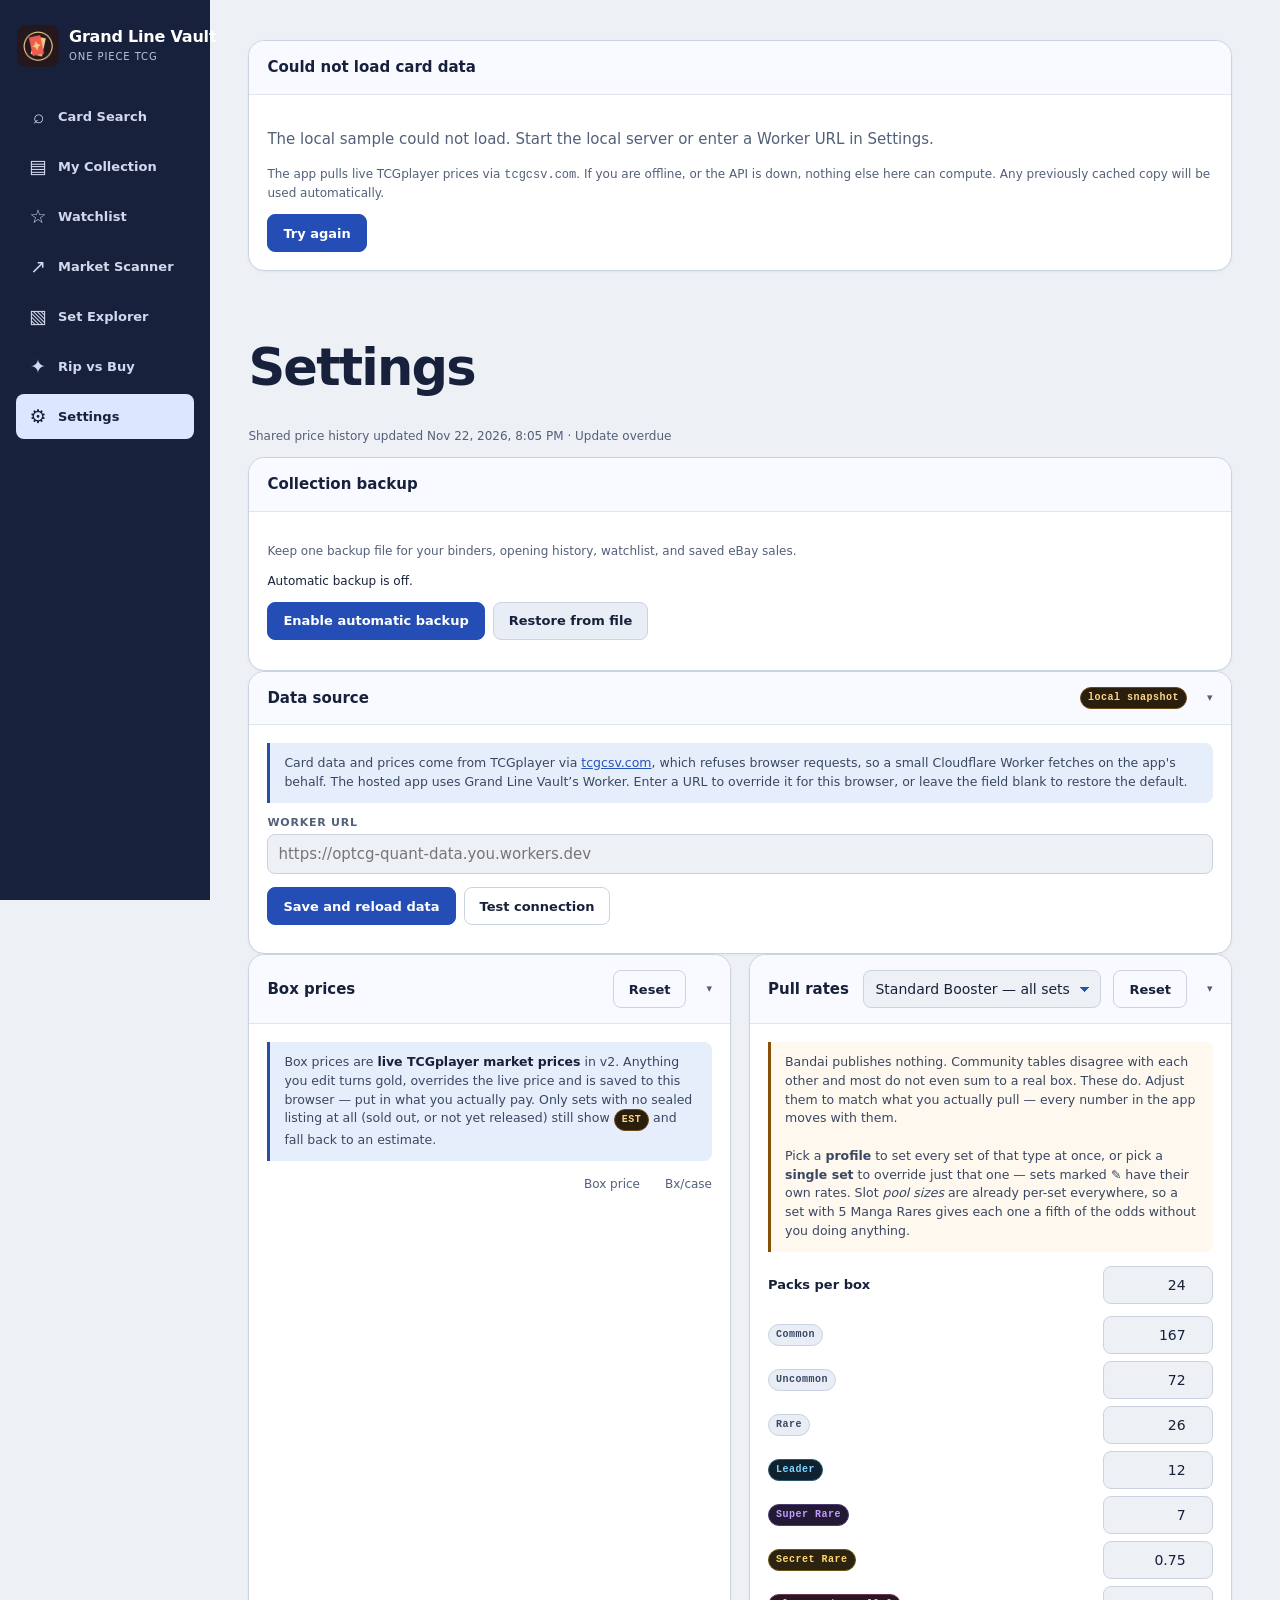
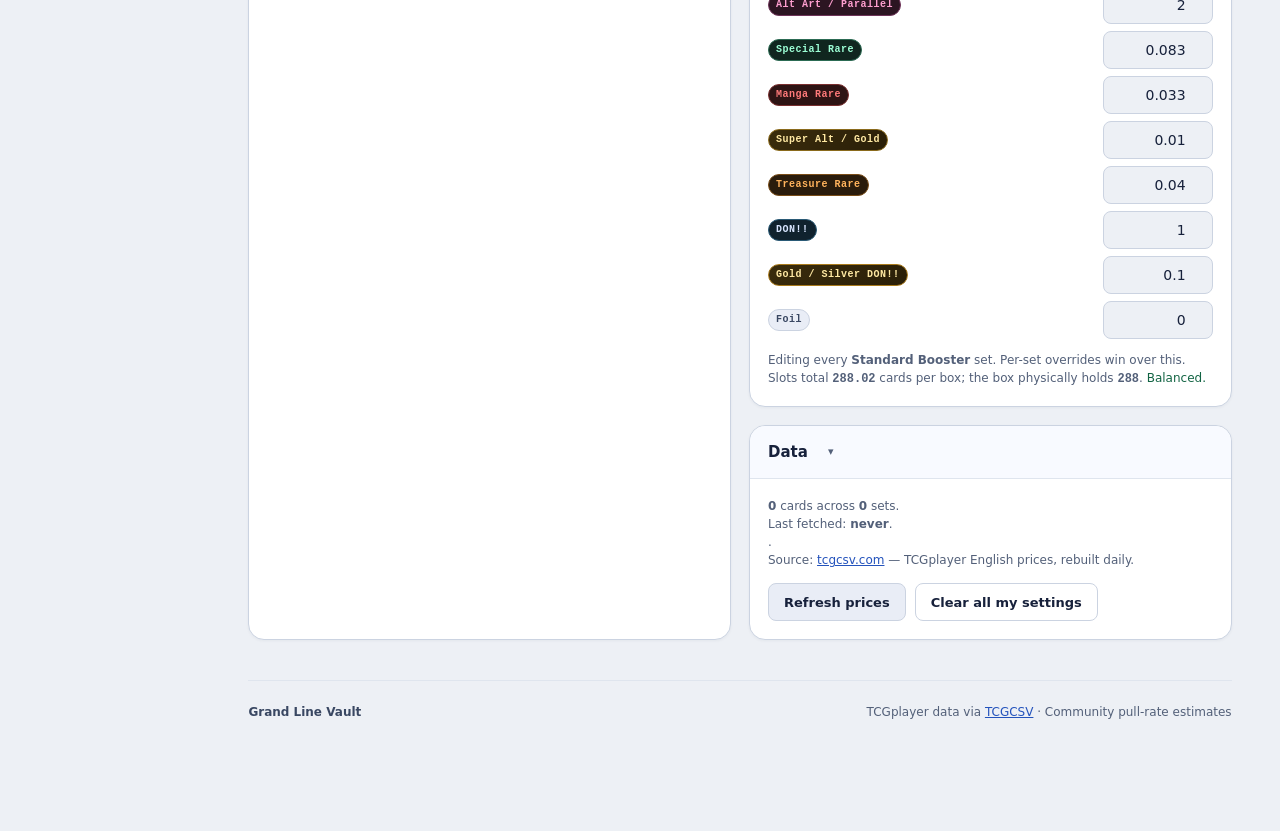
==== commit 29ab1e3d: "Allow handheld scanning and filter confirmed printing stars" ====
--- a/index.html
+++ b/index.html
@@ -41,7 +41,7 @@
 <link rel="apple-touch-icon" href="icons/vault-192.png">
 <link rel="icon" type="image/png" sizes="192x192" href="icons/vault-192.png">
 
-<link rel="stylesheet" href="styles.css?v=3.7.10">
+<link rel="stylesheet" href="styles.css?v=3.8.1">
 </head>
 <body>
 
@@ -147,17 +147,17 @@
         <p class="scan-quality" id="scan-quality" role="status" aria-live="polite" hidden>Starting camera preview…</p>
         <div class="scan-viewfinder" id="scan-viewfinder" hidden>
           <video id="scan-video" autoplay playsinline muted aria-label="Camera preview"></video>
-          <span class="scan-guide" id="scan-guide" aria-hidden="true" hidden></span>
         </div>
         <div id="scan-entry">
-          <p class="small muted scan-privacy">Photos are scanned on your device and discarded.</p>
+          <p class="small muted scan-privacy">Show one whole card anywhere in the camera view. Photos are scanned on your device and discarded. Confirm the exact artwork from the matches.</p>
           <p id="scan-status" class="small" role="status" tabindex="-1"></p>
           <form id="scan-lookup" class="scan-lookup">
             <label class="fld"><span>Card number</span><input id="scan-number" type="text" placeholder="OP01-120" autocomplete="off" autocapitalize="characters" enterkeyhint="search" spellcheck="false" required></label>
             <button class="btn" type="submit">Find matches</button>
           </form>
-          <label class="scan-star"><input type="checkbox" id="scan-star"> Show starred printings first</label>
+          <label class="scan-star"><input type="checkbox" id="scan-star"> Star present</label>
           <div id="scan-results" class="catalog-grid" aria-label="Matching printings"></div>
+          <button class="btn catalog-more" id="scan-more" type="button" hidden>Show more matches</button>
         </div>
       </div>
       <div class="scan-footer">
@@ -668,8 +668,8 @@
 <script src="source.js?v=3.7.6"></script>
 <script src="price-history.js?v=3.7.2"></script>
 <script src="market-analysis.js?v=3.7.0"></script>
-<script src="card-scan.js?v=3.7.10"></script>
+<script src="card-scan.js?v=3.8.1"></script>
 <script src="backup.js?v=3.5.0"></script>
-<script src="app.js?v=3.7.10"></script>
+<script src="app.js?v=3.8.1"></script>
 </body>
 </html>
--- a/styles.css
+++ b/styles.css
@@ -1382,8 +1382,7 @@
 #scan-capture { min-width: min(145px, 100%); }
 .scan-auto { display: inline-flex; align-items: center; gap: 7px; min-height: 44px; margin-right: auto; font-size: 13px; }
 .scan-auto input { width: 18px; height: 18px; accent-color: var(--sea); }
-.scan-guide[data-quality="steady"] { border-color: #70e0ab; }
-.scan-guide[data-quality="glare"], .scan-guide[data-quality="dark"], .scan-guide[data-quality="blur"] { border-color: #ffd077; }
+.scan-quality[data-state="confirming"] { background: #165a40; }
 @media (max-width: 420px) {
   #scan-controls .btn { padding-inline: 10px; }
   .scan-auto { flex-basis: 100%; justify-content: center; margin: 0; }
@@ -1404,10 +1403,7 @@
 .scan-pick:focus-within { outline: 2px solid var(--sea); outline-offset: 2px; }
 .scan-viewfinder { position: relative; min-width: 0; min-height: 0; overflow: hidden; border-radius: 12px; background: #111a2c; }
 .scan-viewfinder video { position: absolute; inset: 0; width: 100%; height: 100%; object-fit: contain; }
-.scan-guide {
-  position: absolute; top: 50%; left: 50%; transform: translate(-50%, -50%);
-  border: 2px solid white; border-radius: 6px; box-shadow: 0 0 0 100vmax #0005; pointer-events: none;
-}
+
 #scan-results { margin-top: 10px; grid-template-columns: repeat(auto-fit, minmax(116px, 1fr)); }
 #scan-results .catalog-tile { max-width: 168px; }
 
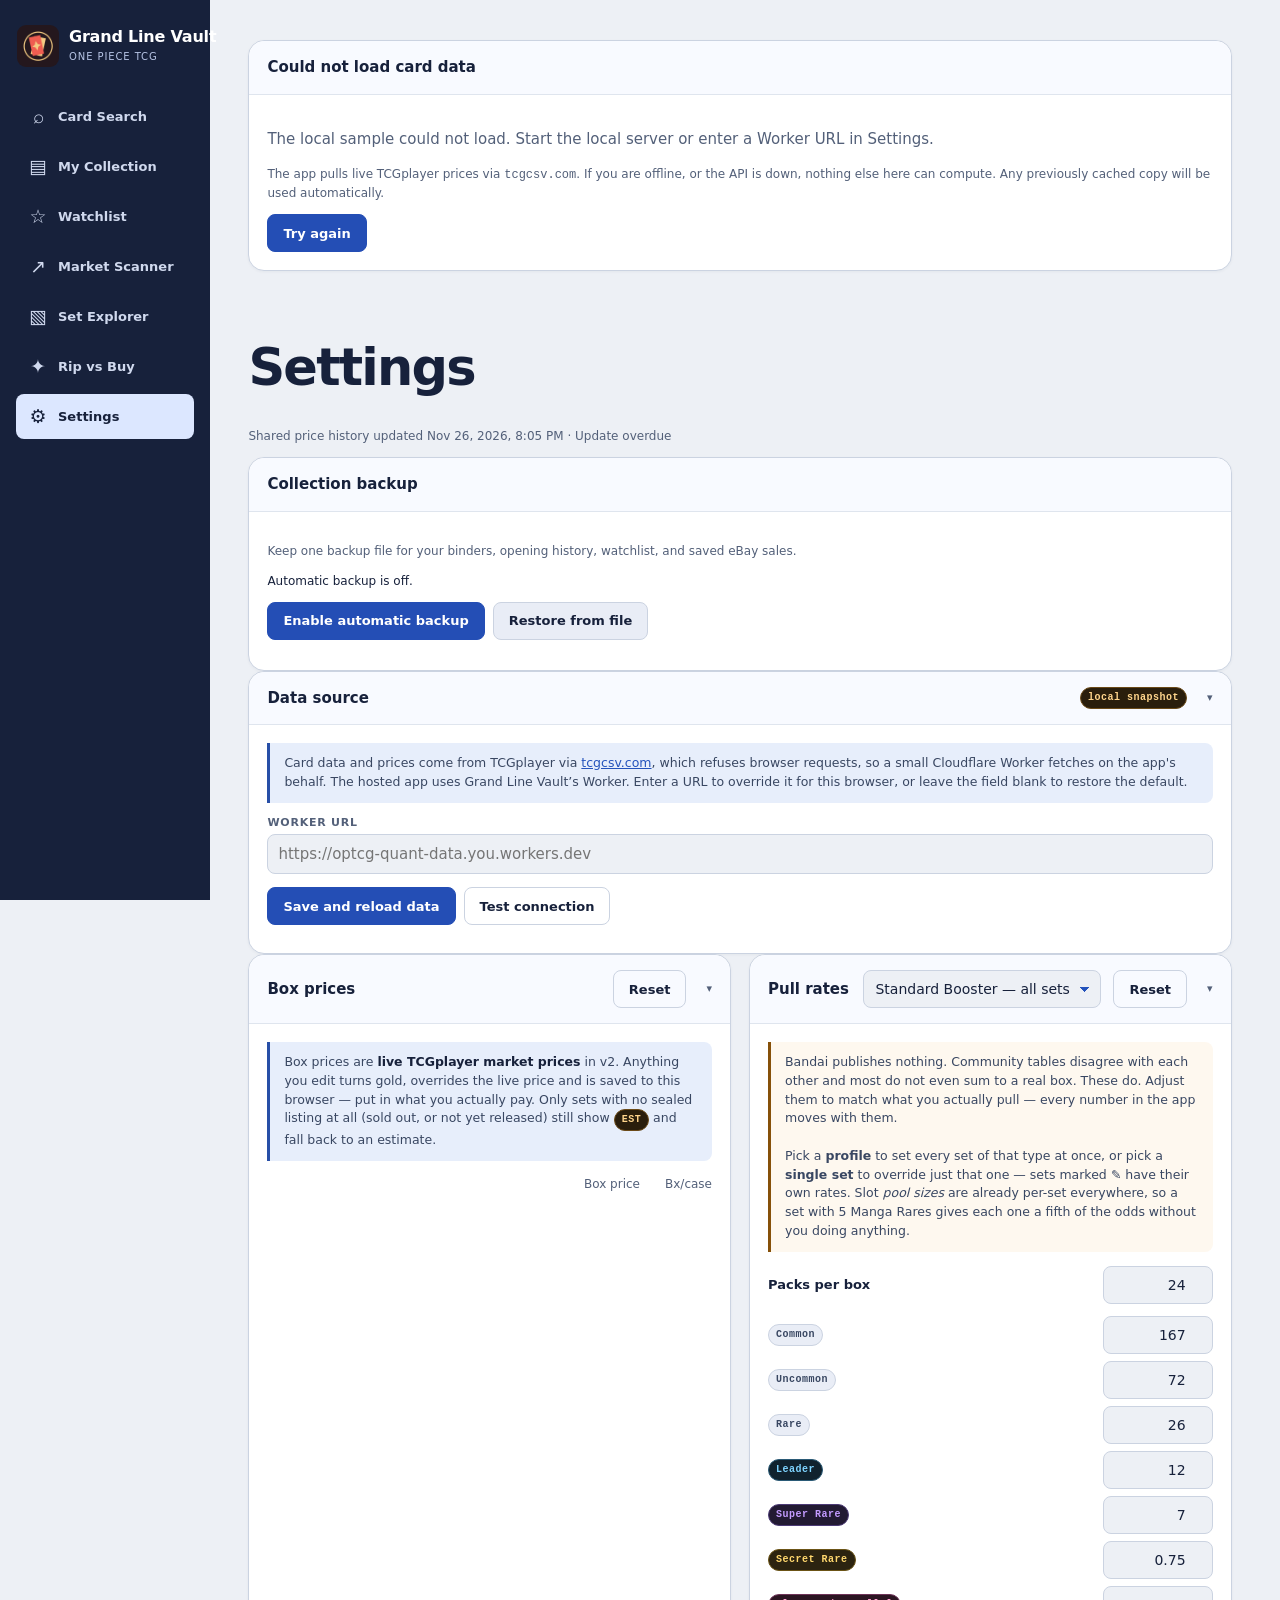
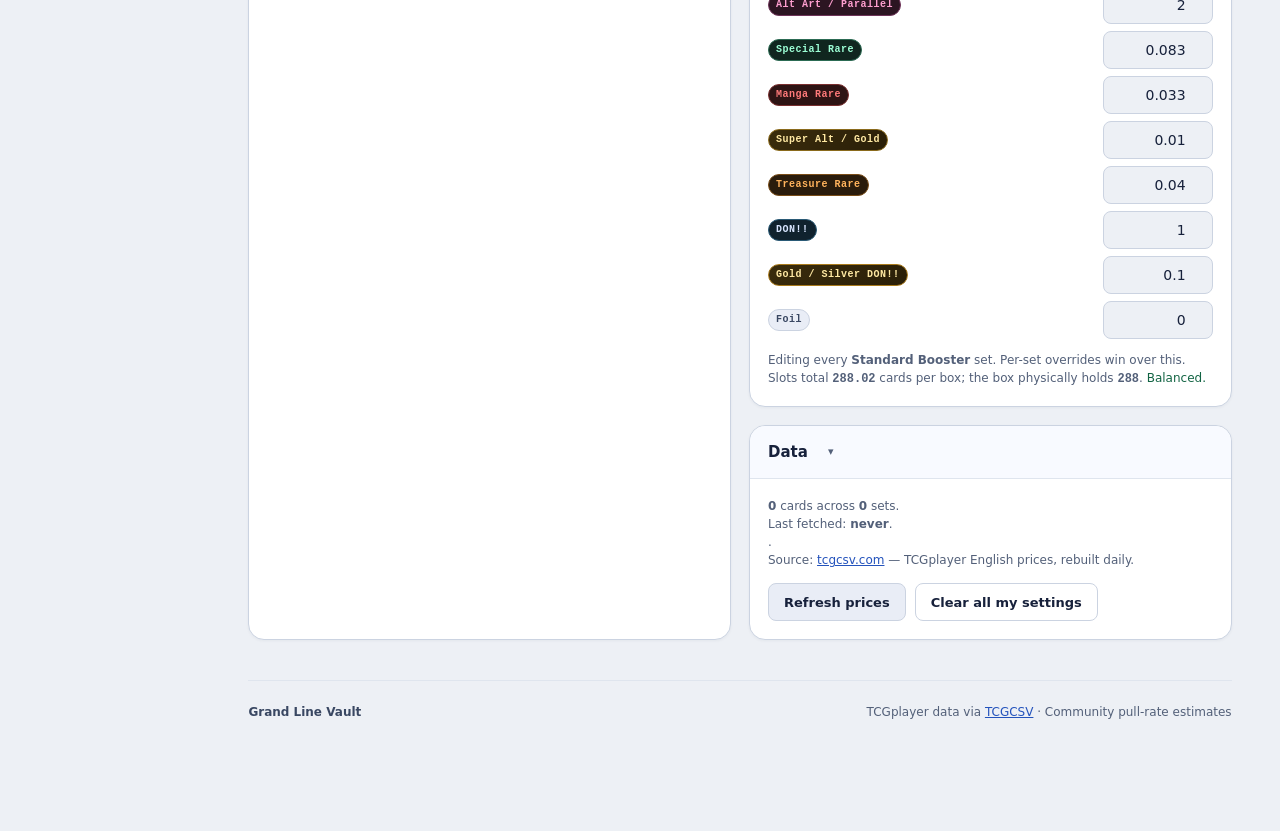
==== commit 9ac917e2: "Capture usable card frames and match catalog artwork on device" ====
--- a/index.html
+++ b/index.html
@@ -41,7 +41,7 @@
 <link rel="apple-touch-icon" href="icons/vault-192.png">
 <link rel="icon" type="image/png" sizes="192x192" href="icons/vault-192.png">
 
-<link rel="stylesheet" href="styles.css?v=3.8.1">
+<link rel="stylesheet" href="styles.css?v=3.9.0">
 </head>
 <body>
 
@@ -147,6 +147,7 @@
         <p class="scan-quality" id="scan-quality" role="status" aria-live="polite" hidden>Starting camera preview…</p>
         <div class="scan-viewfinder" id="scan-viewfinder" hidden>
           <video id="scan-video" autoplay playsinline muted aria-label="Camera preview"></video>
+          <canvas id="scan-shot" aria-label="Captured card photo" hidden></canvas>
         </div>
         <div id="scan-entry">
           <p class="small muted scan-privacy">Show one whole card anywhere in the camera view. Photos are scanned on your device and discarded. Confirm the exact artwork from the matches.</p>
@@ -668,8 +669,9 @@
 <script src="source.js?v=3.7.6"></script>
 <script src="price-history.js?v=3.7.2"></script>
 <script src="market-analysis.js?v=3.7.0"></script>
-<script src="card-scan.js?v=3.8.1"></script>
+<script src="card-scan.js?v=3.9.0"></script>
+<script src="scan-vision.js?v=3.9.0"></script>
 <script src="backup.js?v=3.5.0"></script>
-<script src="app.js?v=3.8.1"></script>
+<script src="app.js?v=3.9.0"></script>
 </body>
 </html>
--- a/styles.css
+++ b/styles.css
@@ -1402,7 +1402,7 @@
 }
 .scan-pick:focus-within { outline: 2px solid var(--sea); outline-offset: 2px; }
 .scan-viewfinder { position: relative; min-width: 0; min-height: 0; overflow: hidden; border-radius: 12px; background: #111a2c; }
-.scan-viewfinder video { position: absolute; inset: 0; width: 100%; height: 100%; object-fit: contain; }
+.scan-viewfinder video, .scan-viewfinder canvas { position: absolute; inset: 0; width: 100%; height: 100%; object-fit: contain; }
 
 #scan-results { margin-top: 10px; grid-template-columns: repeat(auto-fit, minmax(116px, 1fr)); }
 #scan-results .catalog-tile { max-width: 168px; }
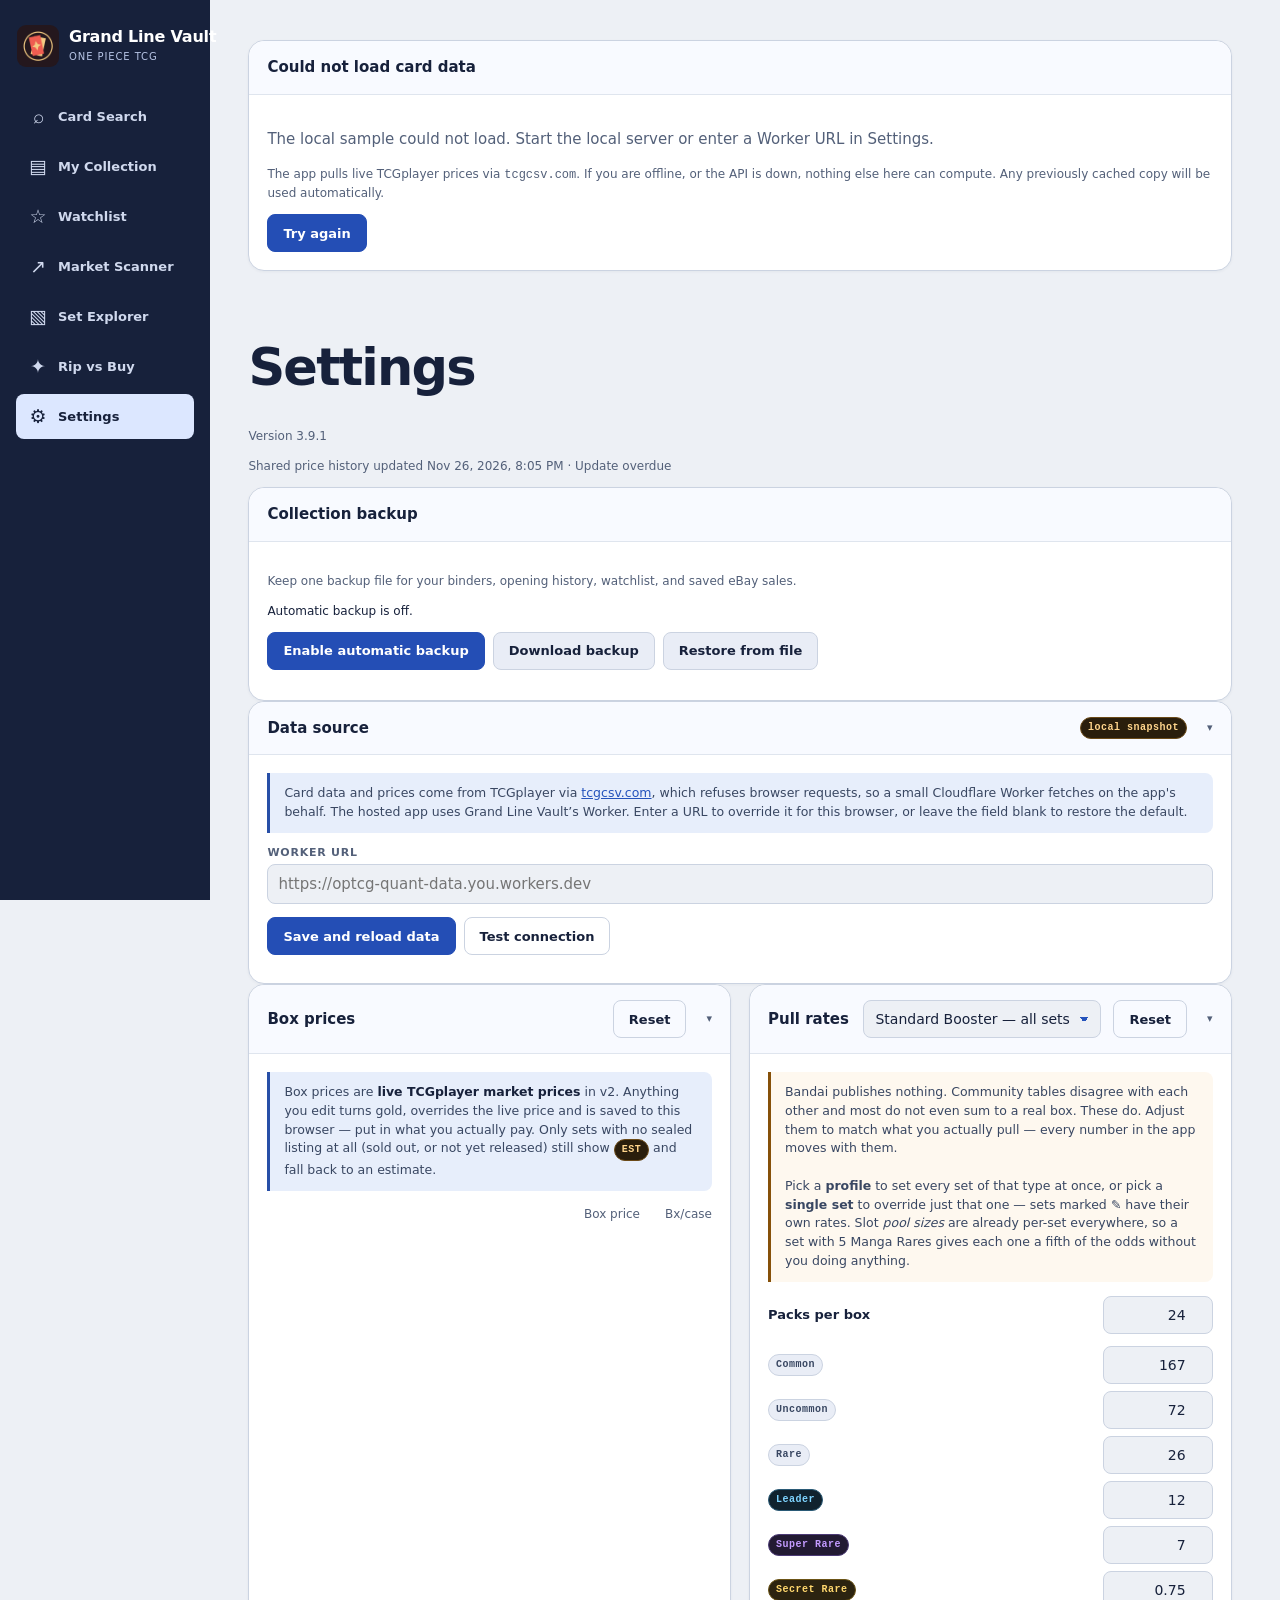
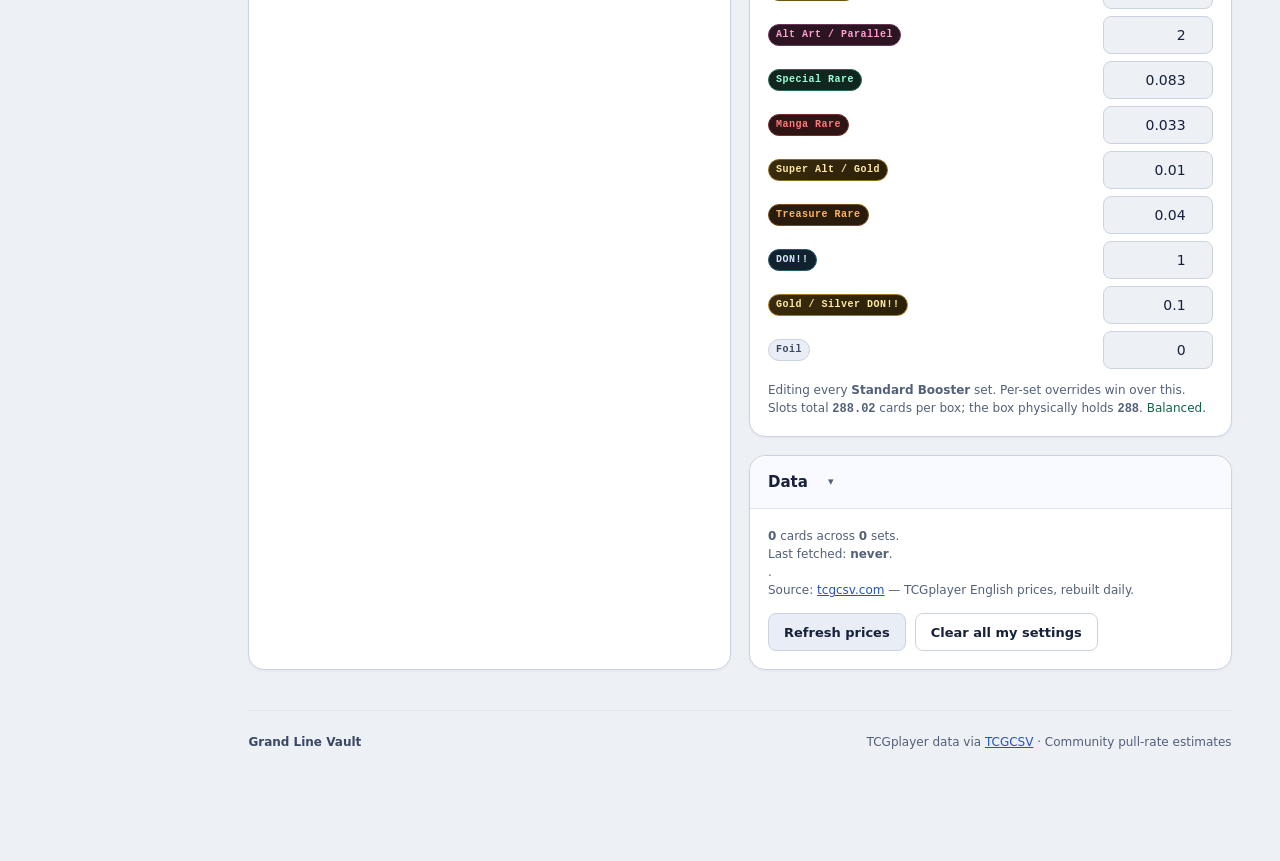
==== commit 38bbc87b: "Show app version and saved-card feedback and resolve backup checking" ====
--- a/index.html
+++ b/index.html
@@ -41,7 +41,7 @@
 <link rel="apple-touch-icon" href="icons/vault-192.png">
 <link rel="icon" type="image/png" sizes="192x192" href="icons/vault-192.png">
 
-<link rel="stylesheet" href="styles.css?v=3.9.0">
+<link rel="stylesheet" href="styles.css?v=3.9.1">
 </head>
 <body>
 
@@ -187,6 +187,7 @@
         <label class="fld"><span>Quantity</span><input id="catalog-quantity" type="number" value="1" min="1" max="9999" step="1" required></label>
         <label class="fld" id="catalog-finish-field" hidden><span>Finish</span><select id="catalog-finish"></select></label>
         <button class="btn primary" type="submit">Add to Collection</button>
+        <p class="small" id="catalog-add-status" role="status" aria-live="polite" aria-atomic="true"></p>
       </form>
       <p class="small muted" id="catalog-ownership" role="status"></p>
       <div class="segmented" id="card-sections" role="group" aria-label="Card details">
@@ -532,17 +533,18 @@
 
     <section class="view hidden" id="view-settings" role="tabpanel" data-view="settings" aria-labelledby="tab-settings">
       <div class="catalog-head"><h1>Settings</h1></div>
+      <p id="app-version" class="small muted"></p>
       <p id="shared-history-update" class="small muted" role="status"></p>
       <section class="panel" aria-labelledby="backup-title">
         <div class="panel-h"><h2 id="backup-title">Collection backup</h2></div>
         <div class="panel-b">
           <p class="small muted">Keep one backup file for your binders, opening history, watchlist, and saved eBay sales.</p>
-          <p id="backup-status" class="small" role="status">Checking automatic backup…</p>
+          <p id="backup-status" class="small" role="status">Download a backup to keep a copy of your collection on this device.</p>
           <p id="backup-last" class="small muted" hidden></p>
           <div class="backup-actions">
             <button class="btn primary" id="backup-connect" type="button" hidden>Enable automatic backup</button>
             <button class="btn primary" id="backup-reconnect" type="button" hidden>Reconnect backup</button>
-            <button class="btn" id="backup-download" type="button" hidden>Download backup</button>
+            <button class="btn" id="backup-download" type="button">Download backup</button>
             <button class="btn" id="backup-restore" type="button">Restore from file</button>
             <input id="backup-file" type="file" accept=".json,application/json" hidden>
           </div>
@@ -671,7 +673,7 @@
 <script src="market-analysis.js?v=3.7.0"></script>
 <script src="card-scan.js?v=3.9.0"></script>
 <script src="scan-vision.js?v=3.9.0"></script>
-<script src="backup.js?v=3.5.0"></script>
-<script src="app.js?v=3.9.0"></script>
+<script src="backup.js?v=3.9.1"></script>
+<script src="app.js?v=3.9.1"></script>
 </body>
 </html>
--- a/styles.css
+++ b/styles.css
@@ -164,6 +164,11 @@
   grid-template-columns: minmax(0, 1fr) 80px minmax(86px, auto) auto;
 }
 #catalog-ownership { margin: 9px 0 0; }
+#catalog-add-status { grid-column: 1 / -1; margin: 0; }
+#catalog-add-status:empty { display: none; }
+#catalog-add-status:not(:empty) { padding: 10px 12px; border-radius: 8px; font-weight: 600; }
+#catalog-add-status[data-state="success"] { background: #e7f5ec; color: #185c35; }
+#catalog-add-status[data-state="error"] { background: #fff0ef; color: #912b25; }
 #catalog-gameplay { margin-top: 16px; }
 .card-effect { white-space: pre-line; }
 .gameplay-links { display: flex; flex-wrap: wrap; gap: 8px 16px; padding: 0; list-style: none; }
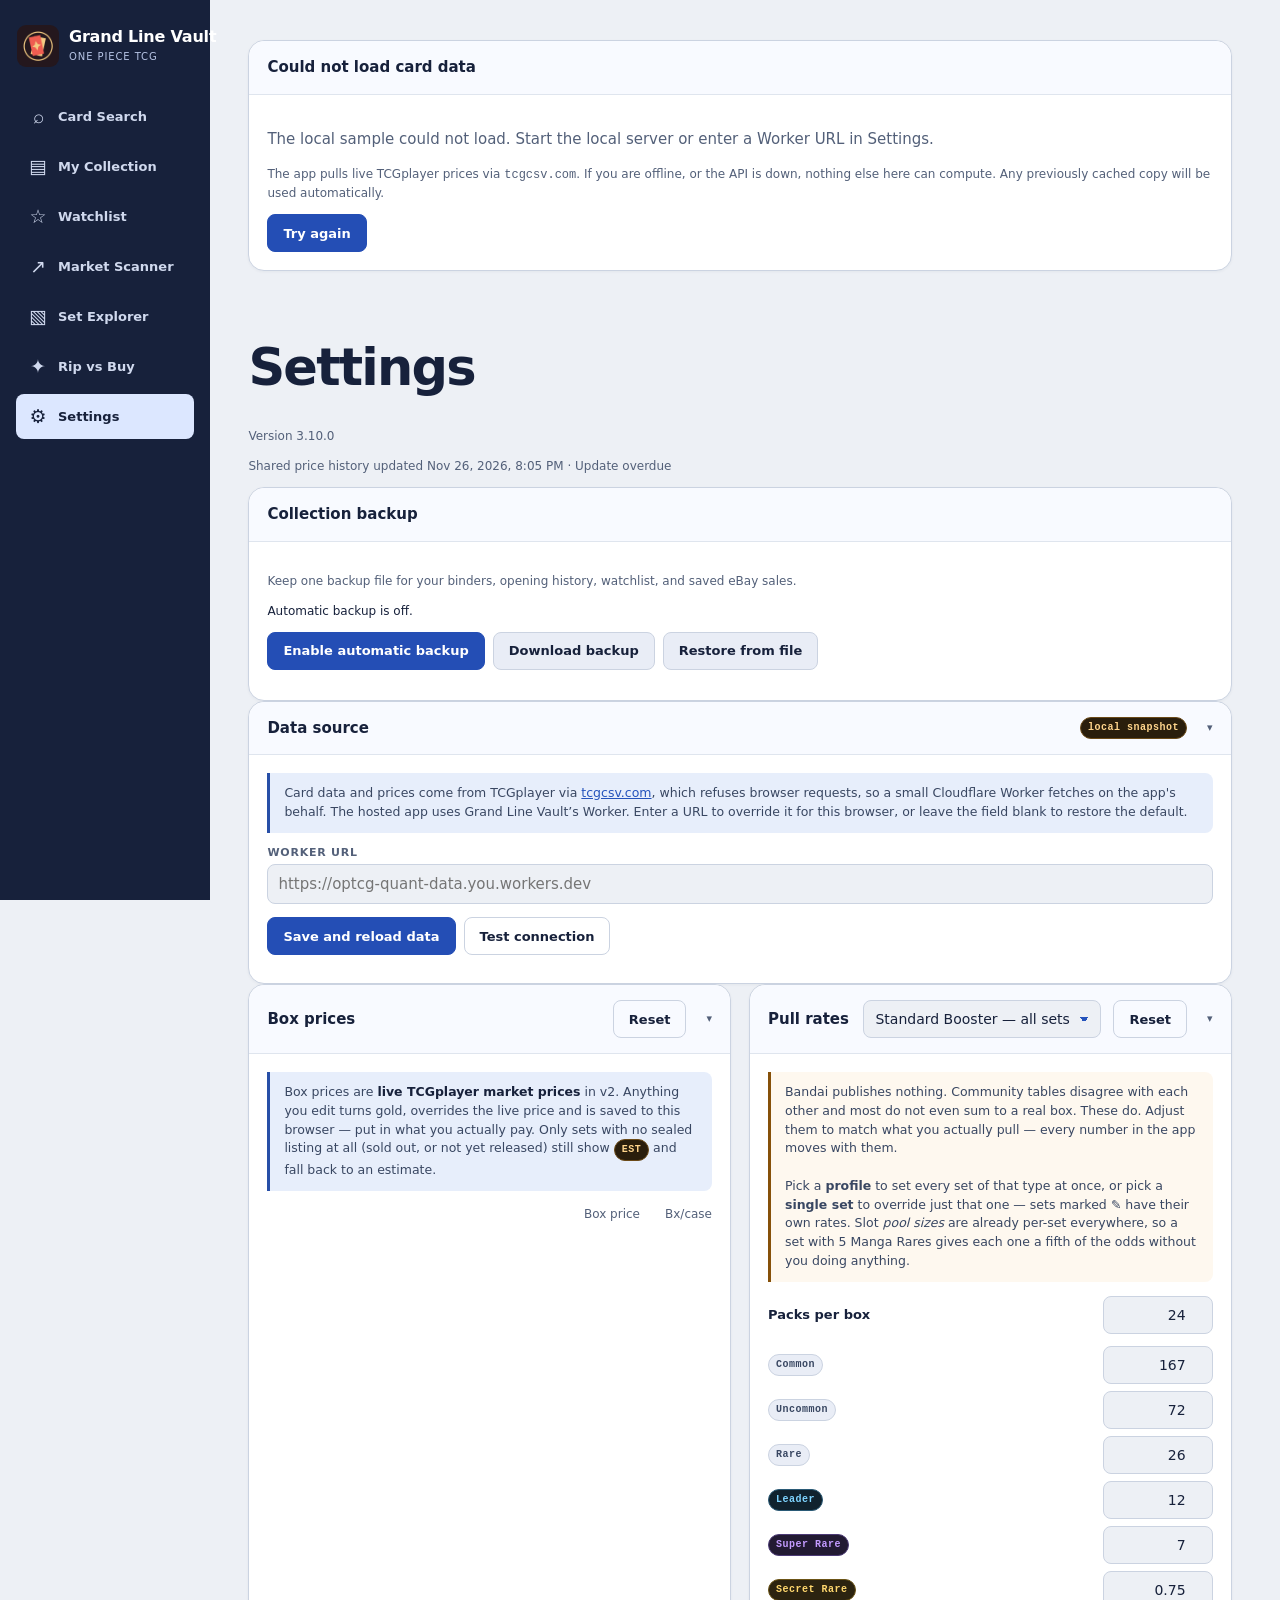
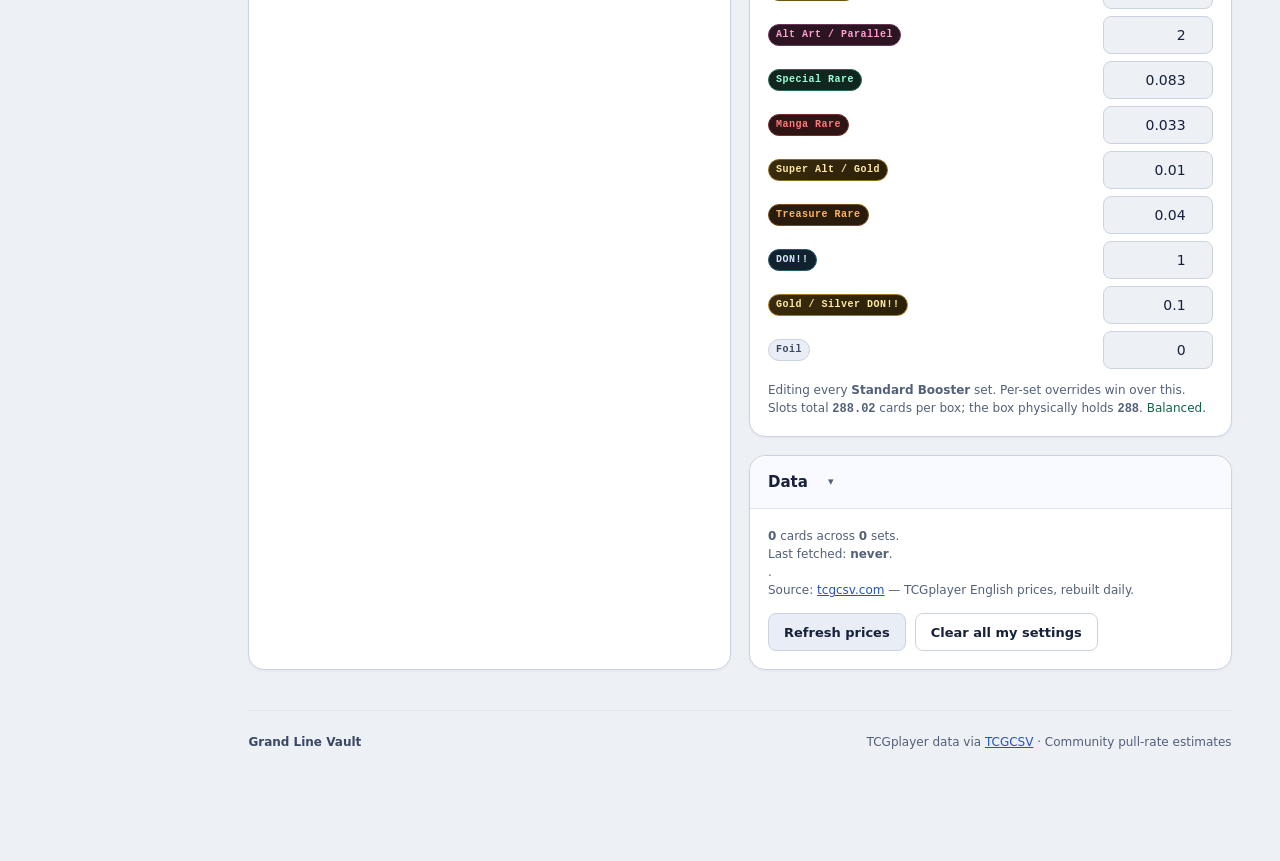
==== commit 897507f3: "Apply rarity-aware sell eligibility while preserving buy rules" ====
--- a/index.html
+++ b/index.html
@@ -670,10 +670,10 @@
 <script src="collection.js?v=3.7.5"></script>
 <script src="source.js?v=3.7.6"></script>
 <script src="price-history.js?v=3.7.2"></script>
-<script src="market-analysis.js?v=3.7.0"></script>
+<script src="market-analysis.js?v=3.10.0"></script>
 <script src="card-scan.js?v=3.9.0"></script>
 <script src="scan-vision.js?v=3.9.0"></script>
 <script src="backup.js?v=3.9.1"></script>
-<script src="app.js?v=3.9.1"></script>
+<script src="app.js?v=3.10.0"></script>
 </body>
 </html>
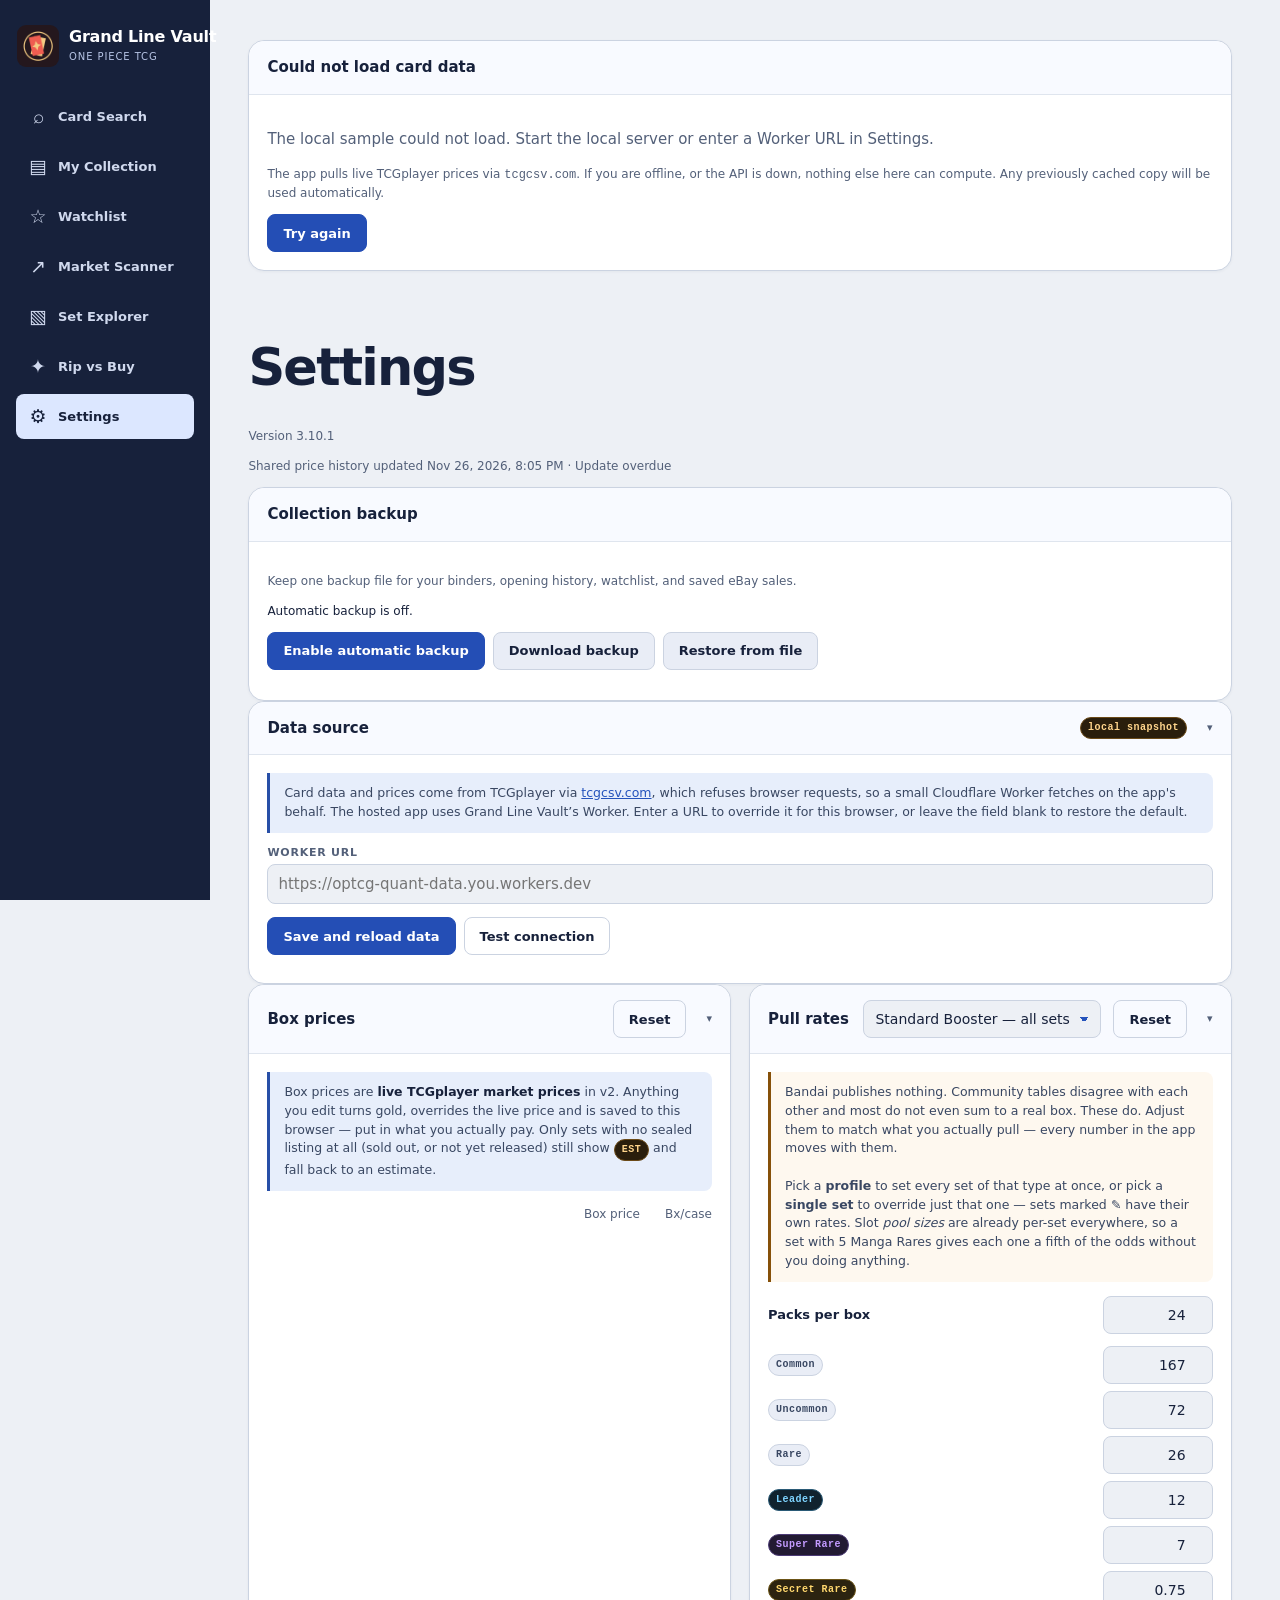
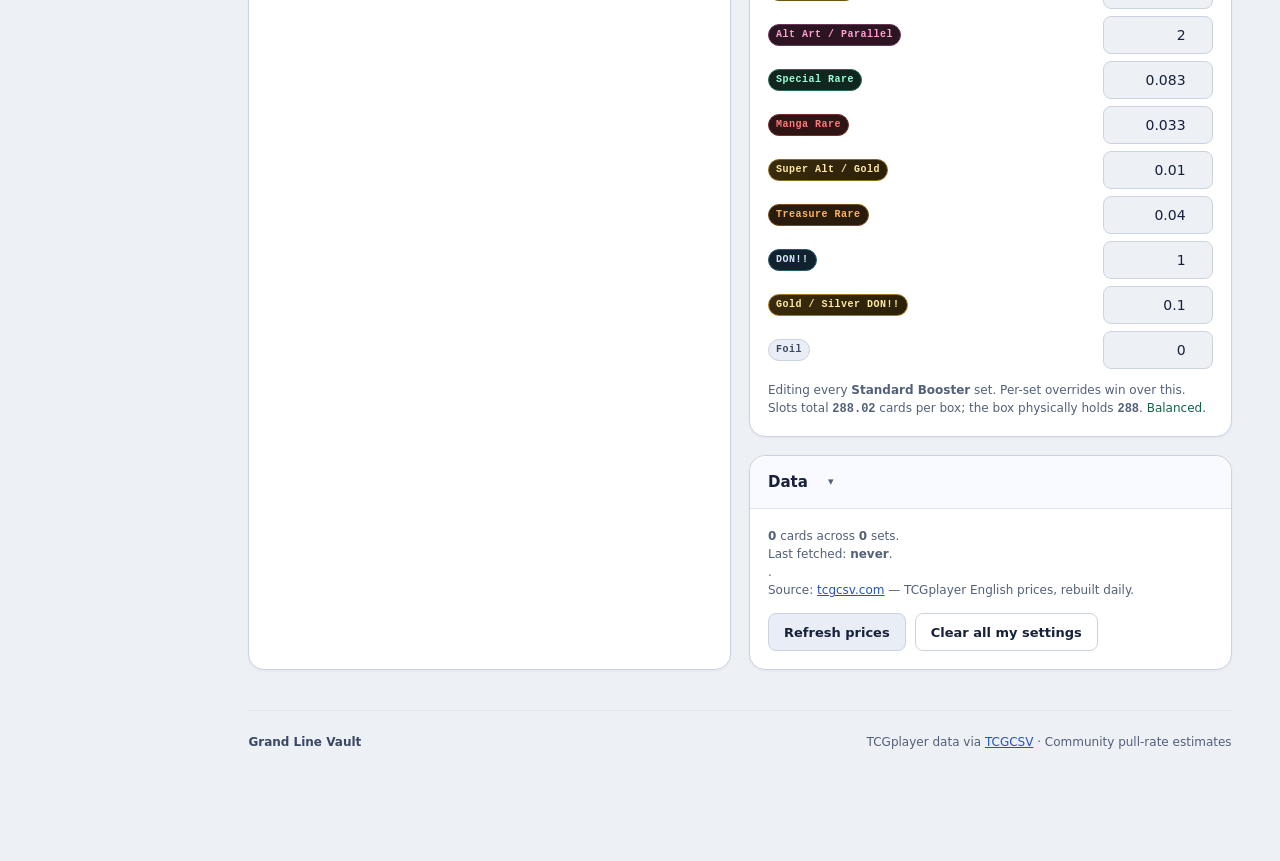
==== commit 25d8eb01: "Align Buy rarity eligibility and show collection verdict badges" ====
--- a/index.html
+++ b/index.html
@@ -41,7 +41,7 @@
 <link rel="apple-touch-icon" href="icons/vault-192.png">
 <link rel="icon" type="image/png" sizes="192x192" href="icons/vault-192.png">
 
-<link rel="stylesheet" href="styles.css?v=3.9.1">
+<link rel="stylesheet" href="styles.css?v=3.10.1">
 </head>
 <body>
 
@@ -670,10 +670,10 @@
 <script src="collection.js?v=3.7.5"></script>
 <script src="source.js?v=3.7.6"></script>
 <script src="price-history.js?v=3.7.2"></script>
-<script src="market-analysis.js?v=3.10.0"></script>
+<script src="market-analysis.js?v=3.10.1"></script>
 <script src="card-scan.js?v=3.9.0"></script>
 <script src="scan-vision.js?v=3.9.0"></script>
 <script src="backup.js?v=3.9.1"></script>
-<script src="app.js?v=3.10.0"></script>
+<script src="app.js?v=3.10.1"></script>
 </body>
 </html>
--- a/styles.css
+++ b/styles.css
@@ -101,8 +101,7 @@
   font: inherit; font-weight: 650; text-align: left; cursor: pointer;
 }
 .collection-card-link:hover { color: var(--sea); text-decoration: underline; }
-.collection-card-sell { margin-top: 4px; cursor: pointer; background: transparent; }
-.collection-card-sell[hidden] { display: none; }
+.collection-card-signal { margin-top: 4px; cursor: pointer; }
 .collection-add summary { padding: 12px 16px; cursor: pointer; font-weight: 650; }
 .collection-add #add-target { margin-left: 6px; font-weight: 400; }
 @media (max-width: 760px) {
@@ -1257,7 +1256,7 @@
   grid-template-columns: minmax(0, .95fr) minmax(0, 1.22fr) minmax(0, 1fr) minmax(0, .83fr);
 }
 #card-sections button { min-width: 0; padding-inline: 3px; white-space: nowrap; }
-#catalog-market .market-call[data-call="Hold"], #sig-results .market-call[data-call="Hold"] {
+#catalog-market .market-call[data-call="Hold"], #sig-results .market-call[data-call="Hold"], .collection-signal[data-call="Hold"] {
   color: #173577; background: #edf3fe;
 }
 .card-workspace .history-chart:not([hidden]) { height: 160px; }
@@ -1286,6 +1285,8 @@
 .binder-values small { color: var(--ink-3); font: 500 11px/1 var(--sans); }
 .binder-values > span { white-space: nowrap; }
 .binder-card-info .market-call { width: fit-content; }
+.collection-signal { display: inline-block; width: fit-content; max-width: 100%; padding: 3px 8px; font: 600 12px/1.3 var(--sans); white-space: normal; }
+.collection-signal[data-call="Checking"], .collection-signal[data-call="Unavailable"], .collection-signal[data-call="Insufficient data"] { color: var(--ink-2); background: var(--panel-2); }
 .holding-state { display: flex; align-items: center; gap: 6px; }
 .holding-state select, #col-tbl .acts select { width: auto; min-width: 68px; font-size: 13px; }
 .holding-state .it-printing { max-width: 132px; }
